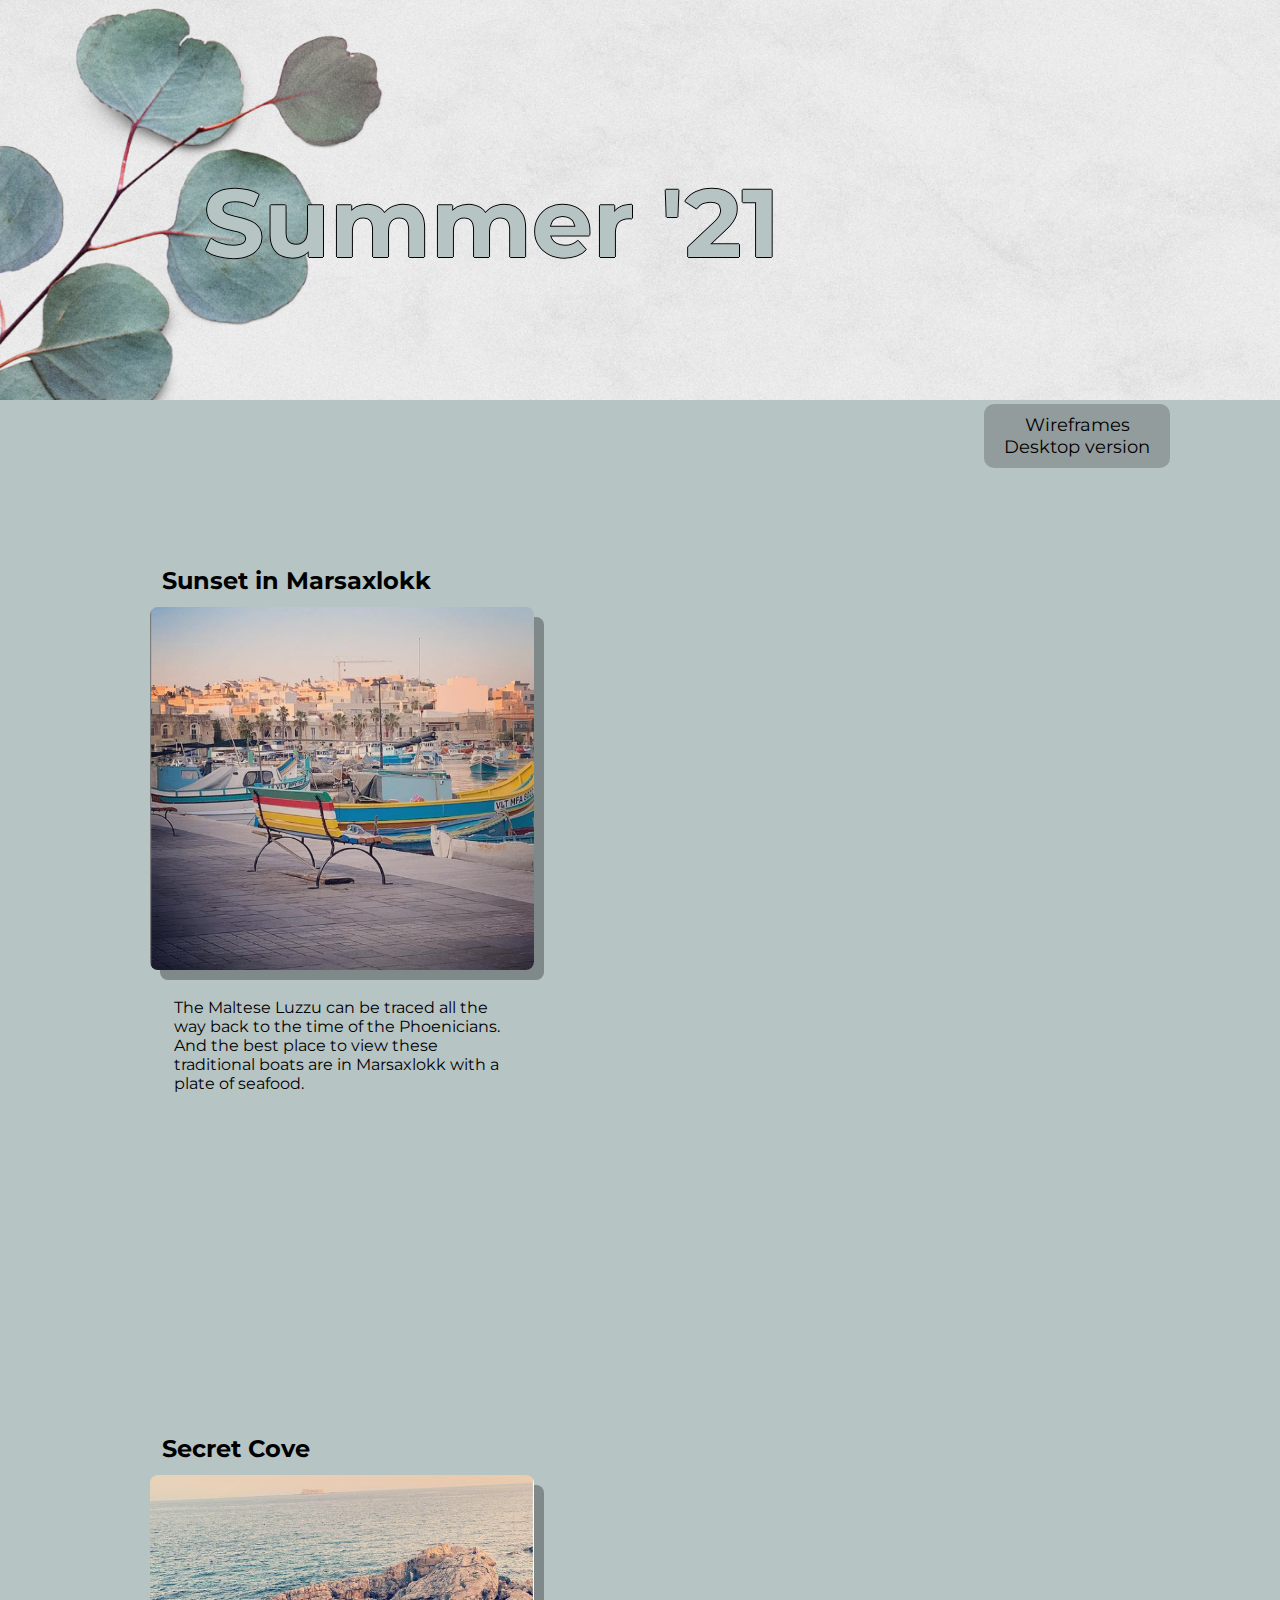
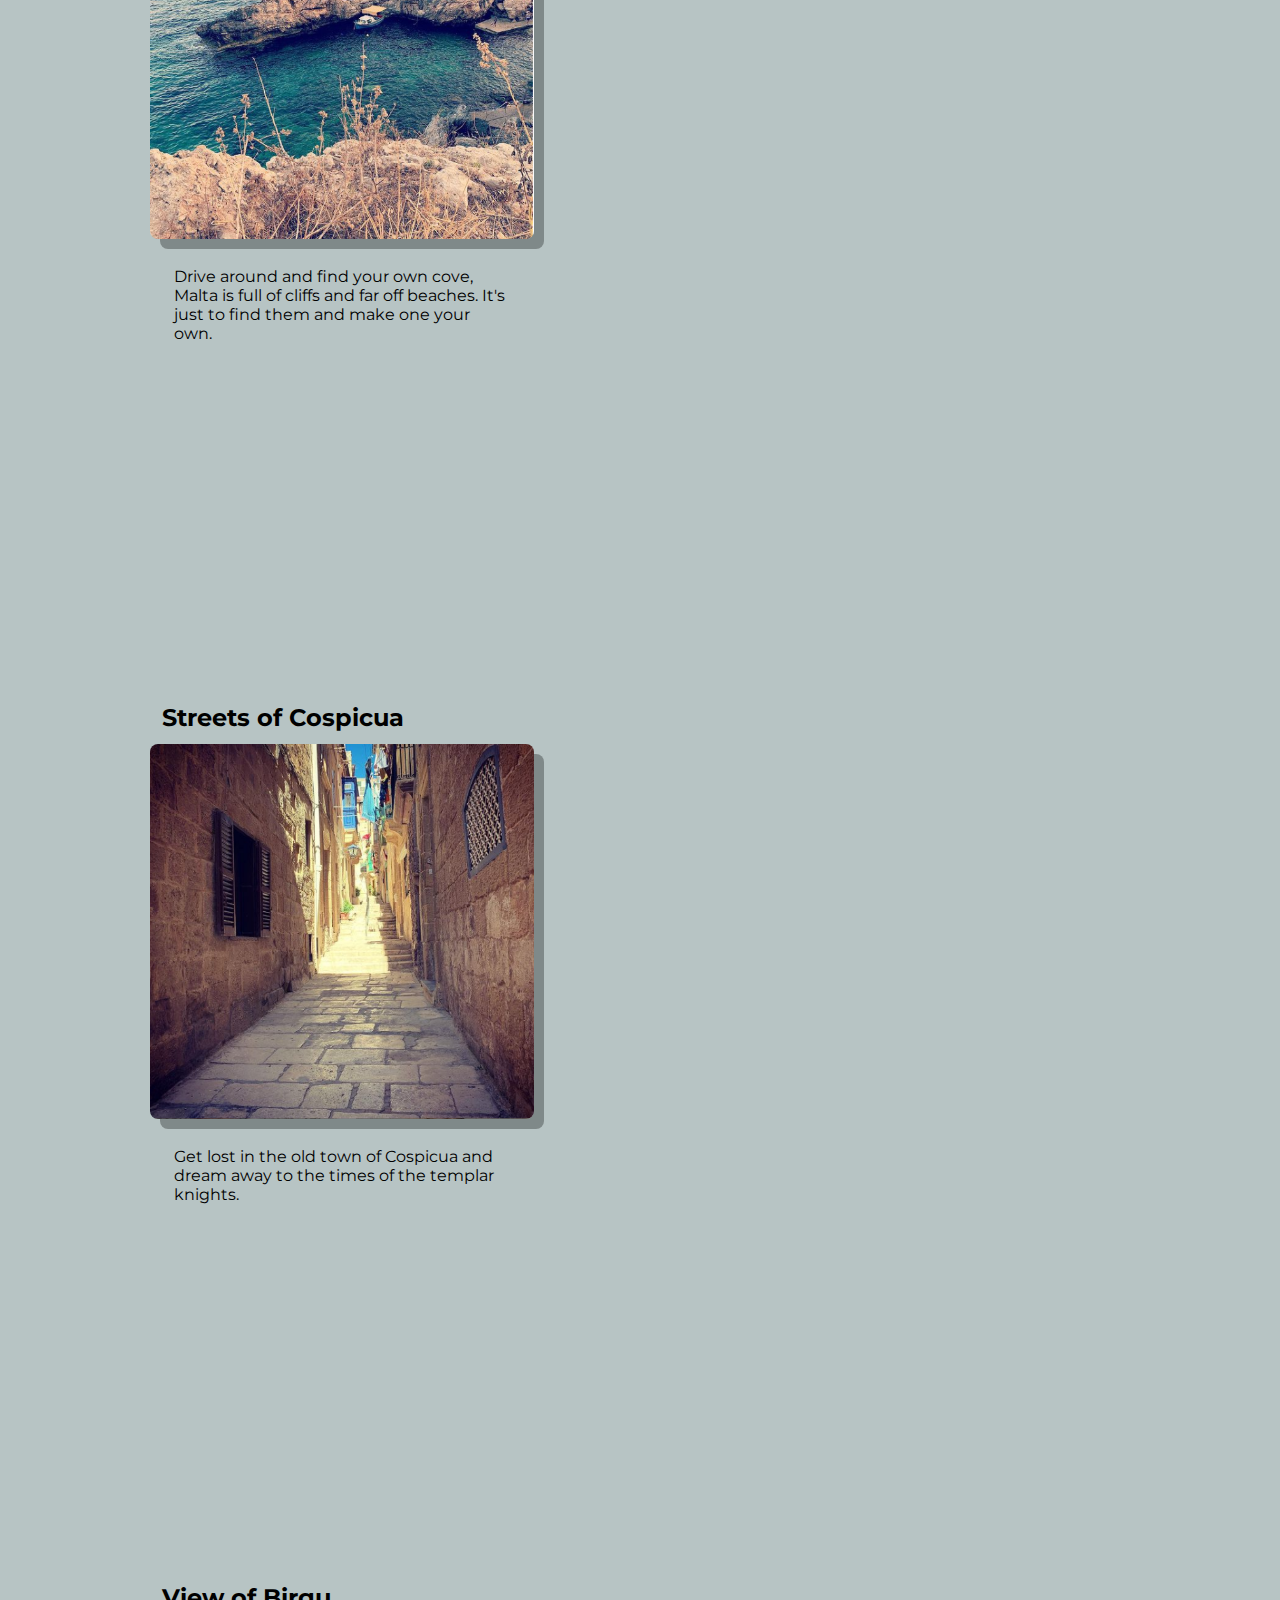
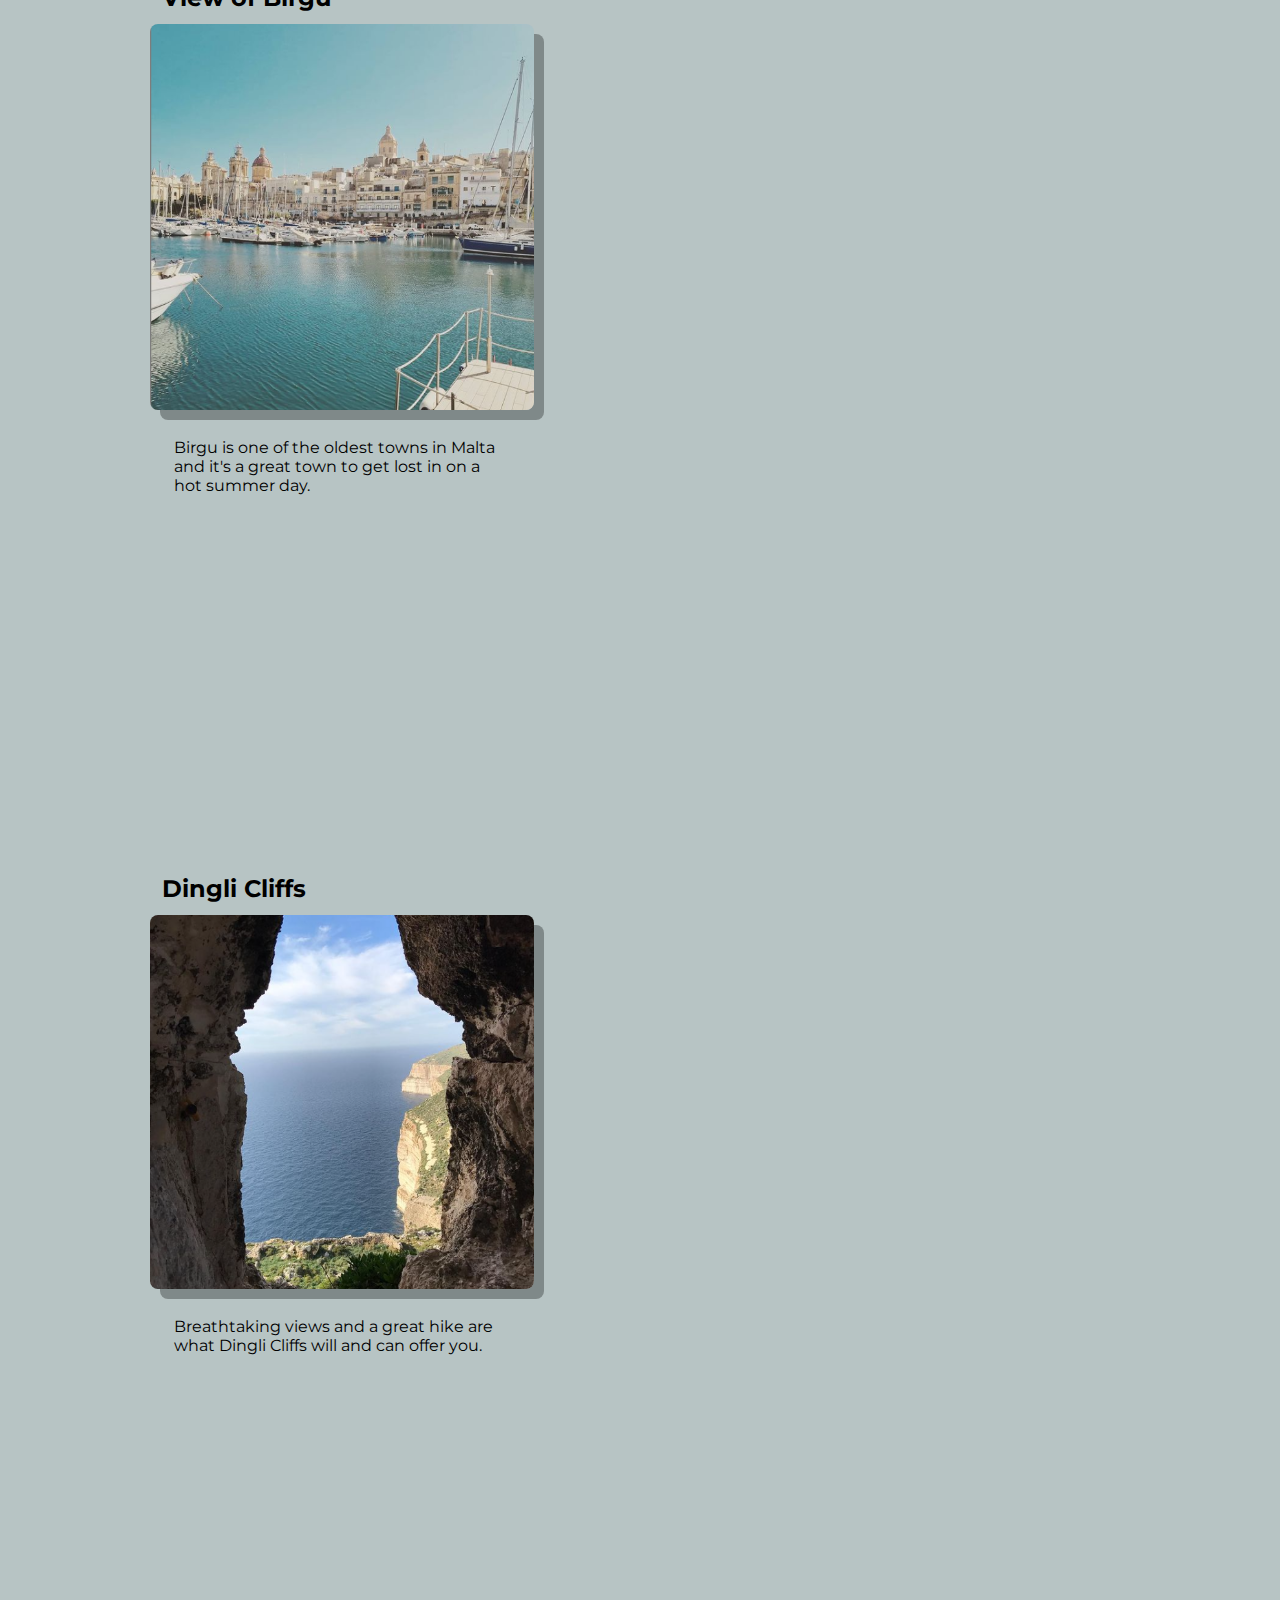
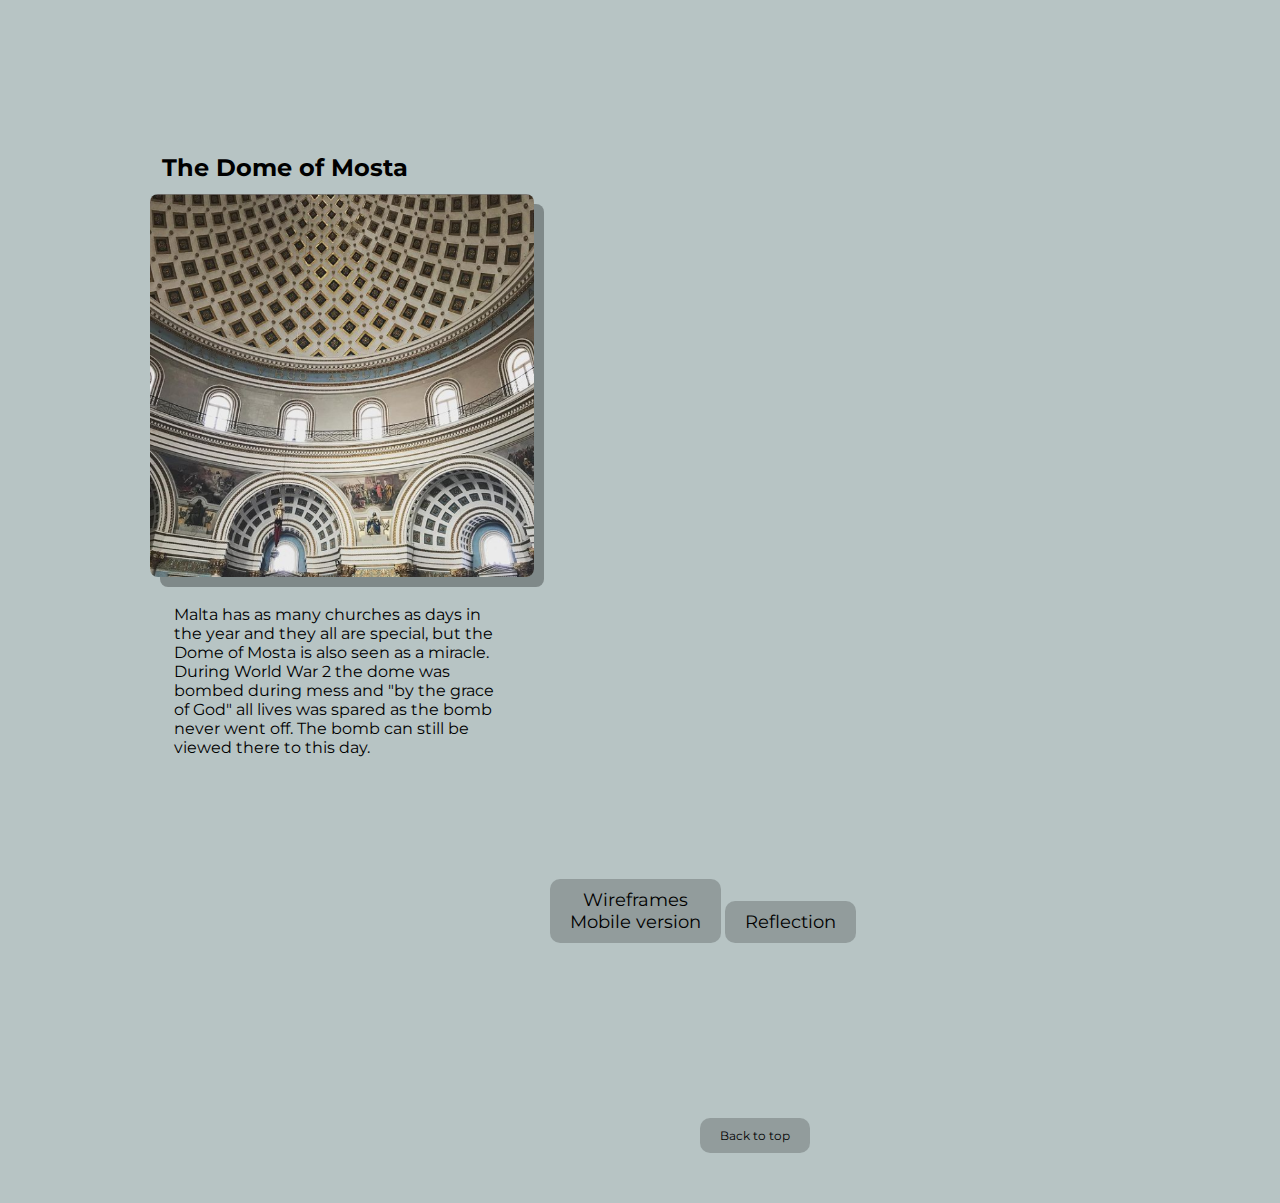
==== index.html @ 62277e34 "Update index.html" ====
<!DOCTYPE html>
<html lang="en">

<head>
    <meta charset="UTF-8">
    <meta name="viewport" content="width=device-width, initial-scale=1.0">
    <link href="https://fonts.googleapis.com/css2?family=Montserrat:wght@300&display=swap" rel="stylesheet">
    <link rel="stylesheet" href="style.css">
    <title>Sommer21</title>
</head>



<body>
    <div>
        <a name="top"></a>
    </div>

    <div class="header">
        <img src="./Pictures/eucalyptus-silver-dollar-white-marble-banner 1.png" alt="Eucalyptus">
        <div class="summer21">
            <h1>Summer '21</h1>
        </div>
    </div>

    
    <div class="container">
        <h2>Sunset in Marsaxlokk</h2>
        <picture>
            <source srcset="marsaxlokk.png" media="(max-width: 768px)">
            <img src="./Pictures/marsaxlokk.png" alt="marsaxlokk">
        </picture>
        <p>The Maltese Luzzu can be traced all the way back to the time of the Phoenicians. And the best place to view these traditional boats are in Marsaxlokk with a plate of seafood.</p>
    </div>
    <div class="container">
        <h2>Secret Cove</h2>
        <picture>
            <source srcset="Sea and cliffs.png" media="(max-width: 768px)">
            <img src="./Pictures/Sea and cliffs.png" alt="Sea-and-cliffs">
        </picture>
        <p>Drive around and find your own cove, Malta is full of cliffs and far off beaches. It's just to find them and make one your own.</p>
    </div>
    <div class="container">
        <h2>Streets of Cospicua</h2>
        <picture>
            <source srcset="Streets of Cospicua.png" media="(max-width: 768px)">
            <img src="./Pictures/Streets of Cospicua.png" alt="Streets-of-Cospicua">
        </picture>
        <p>Get lost in the old town of Cospicua and dream away to the times of the templar knights.</p>
    </div>
    <div class="container">
        <h2>View of Birgu</h2>
        <picture>
            <source srcset="View of Birgu.png" media="(max-width: 768px)">
            <img src="./Pictures/View of Birgu.png" alt="View-of-Birgu">
        </picture>
        <p>Birgu is one of the oldest towns in Malta and it's a great town to get lost in on a hot summer day.</p>
    </div>
    <div class="container">
        <h2>Dingli Cliffs</h2>
        <picture>
            <source srcset="Dingli cliffs.png" media="(max-width: 768px)">
            <img src="./Pictures/Dingli cliffs.png" alt="Dingli-cliffs">
        </picture>
        <p>Breathtaking views and a great hike are what Dingli Cliffs will and can offer you.</p>
    </div>
    <div class="container">
        <h2>The Dome of Mosta</h2>
        <picture>
            <source srcset="Mosta Dome.png" media="(max-width: 768px)">
            <img src="./Pictures/Mosta Dome.png" alt="Mosta-dome">
        </picture>
        <p>Malta has as many churches as days in the year and they all are special, but the Dome of Mosta is also seen as a miracle. During World War 2 the dome was bombed during mess and "by the grace of God" all lives was spared as the bomb never went off. The bomb can still be viewed there to this day.</p>
    </div>

    <div class="container-btns">
        <div class="buttons">
            <button class="button1">
                <a href="Wireframes/Desktop_version.png" target="_blank">Wireframes<br>Desktop version</a>
            </button>

            <button class="button2">
                <a href="Wireframes/Mobile_version.png" target="_blank">Wireframes<br>Mobile version</a>
            </button>

            <button class="button3">
                <a href="reflection.html" target="_blank">Reflection</a>
            </button>
    
    
        <div class="top">
            <button class="button4">
                <a href="#top">Back to top</a>
            </button>
        </div>
    </div>

    


</body>
</html>
---- style.css ----
body {
    background-color: #B7C4C4;
    font-family: "Montserrat", serif;
    margin: 0;
}


.header img {
   background: cover;
   width: 100%;
   height: 400px;
}

.summer21 {
    position: absolute;
    top: 100px;
    right: 500px;

}

.summer21 h1 {
    font-size: 96px;
    color: #B7C4C4;
    text-shadow: -1px 0 black, 0 1px black, 1px 0 black, 0 -1px black;
}

.container {
    display: block;
    justify-content: center;
    float: left;
    margin: 150px;
    width: 30%;  
}

.container h2 {
    font-size: 24px;
    margin: 12px;
}

.container img {
    width: 100%;
    box-shadow: 10px 10px rgba(0, 0, 0, 0.3);
    border-radius: 8px;
}

.container p {
    font-size: 16px;
    margin: 24px;
    height: 100px;
}

.container-btns button {
    font-family: "Montserrat", serif;
    background-color: white;
    background: rgba(0, 0, 0, 0.2);
    color: black;
    padding: 10px 20px;
    border: none;
    border-radius: 10px;
    cursor: pointer;
}

.container-btns button:hover {
    text-decoration: underline;
}

.button1 {
    margin-left: 300px;
    margin-bottom: 175px;
    font-size: 18px;
}

.button2 {
    margin-left: 550px;
    margin-bottom: 175px;
    font-size: 18px;
}

.button3 {
    font-size: 18px;
}


.button4 {
    margin-left: 700px;
    margin-bottom: 50px;
    font-size: 12px;
}

a {
    text-decoration: none;
    color: black;
}
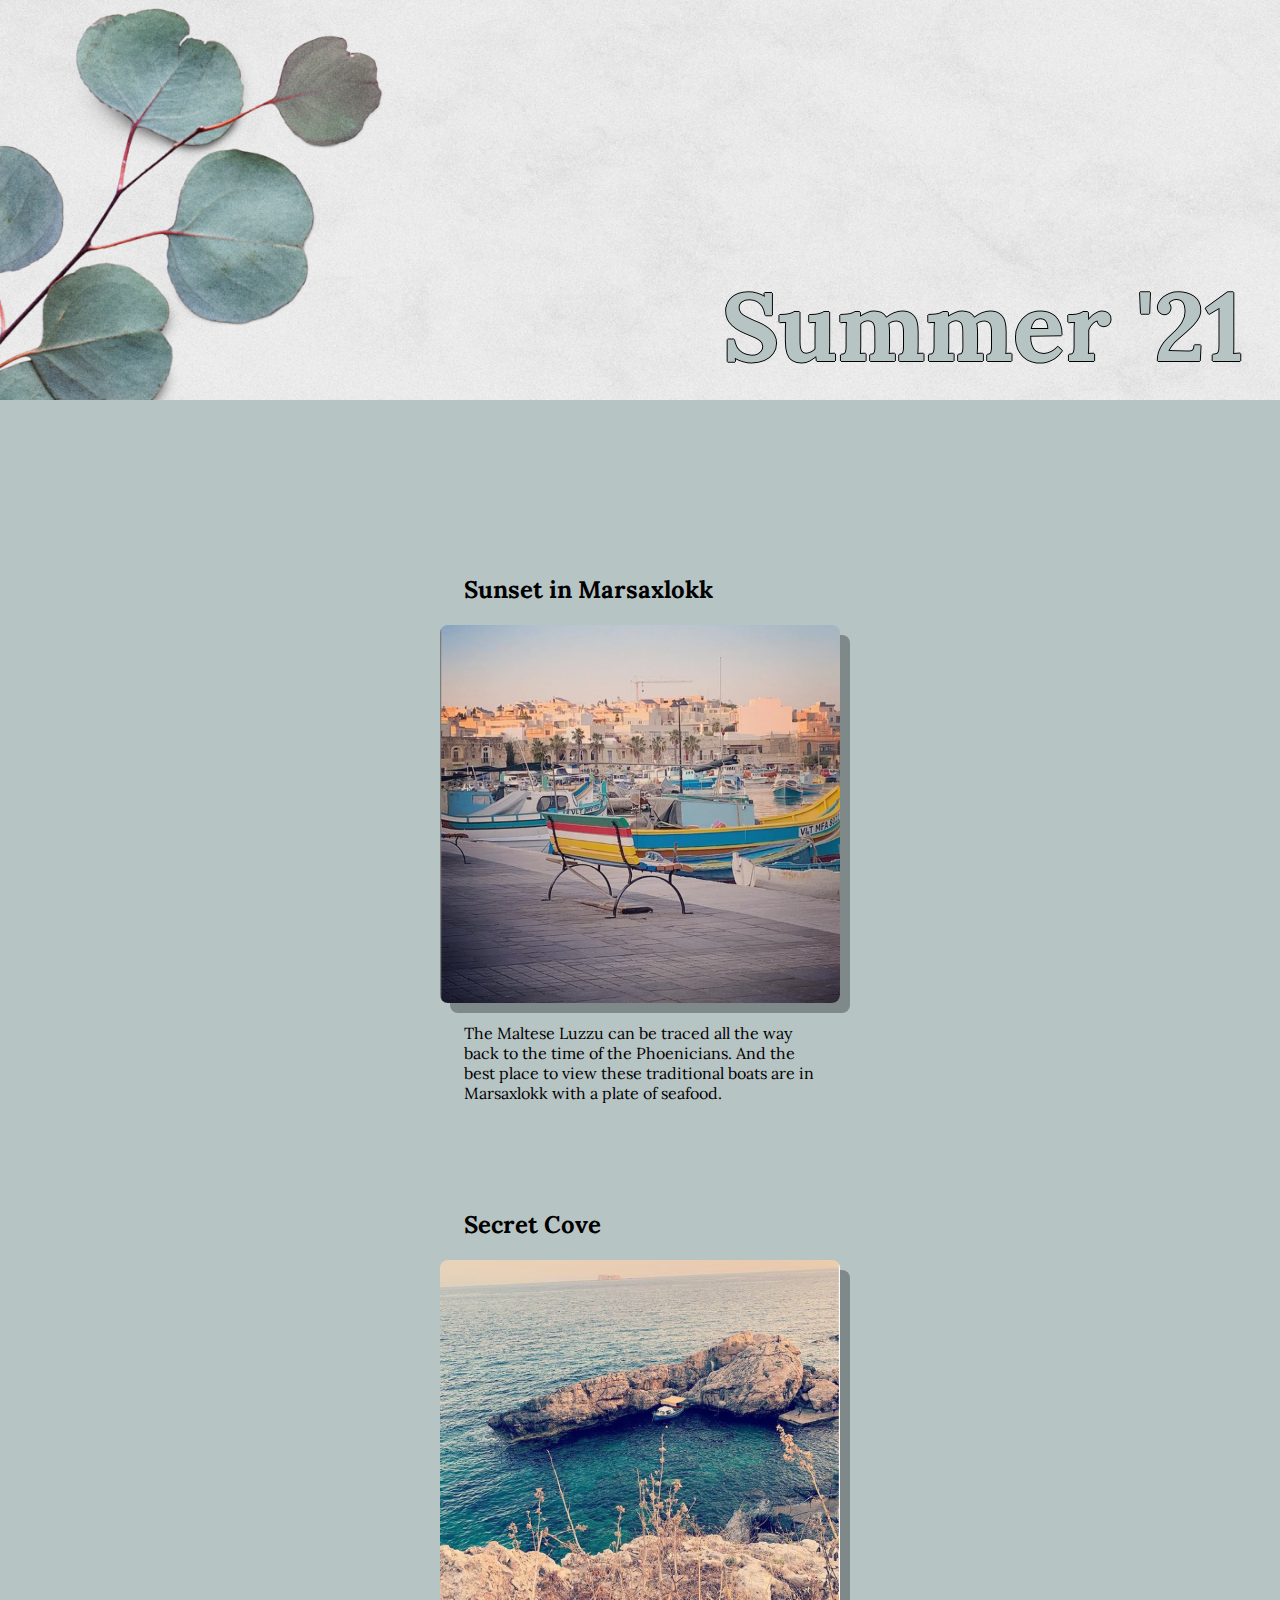
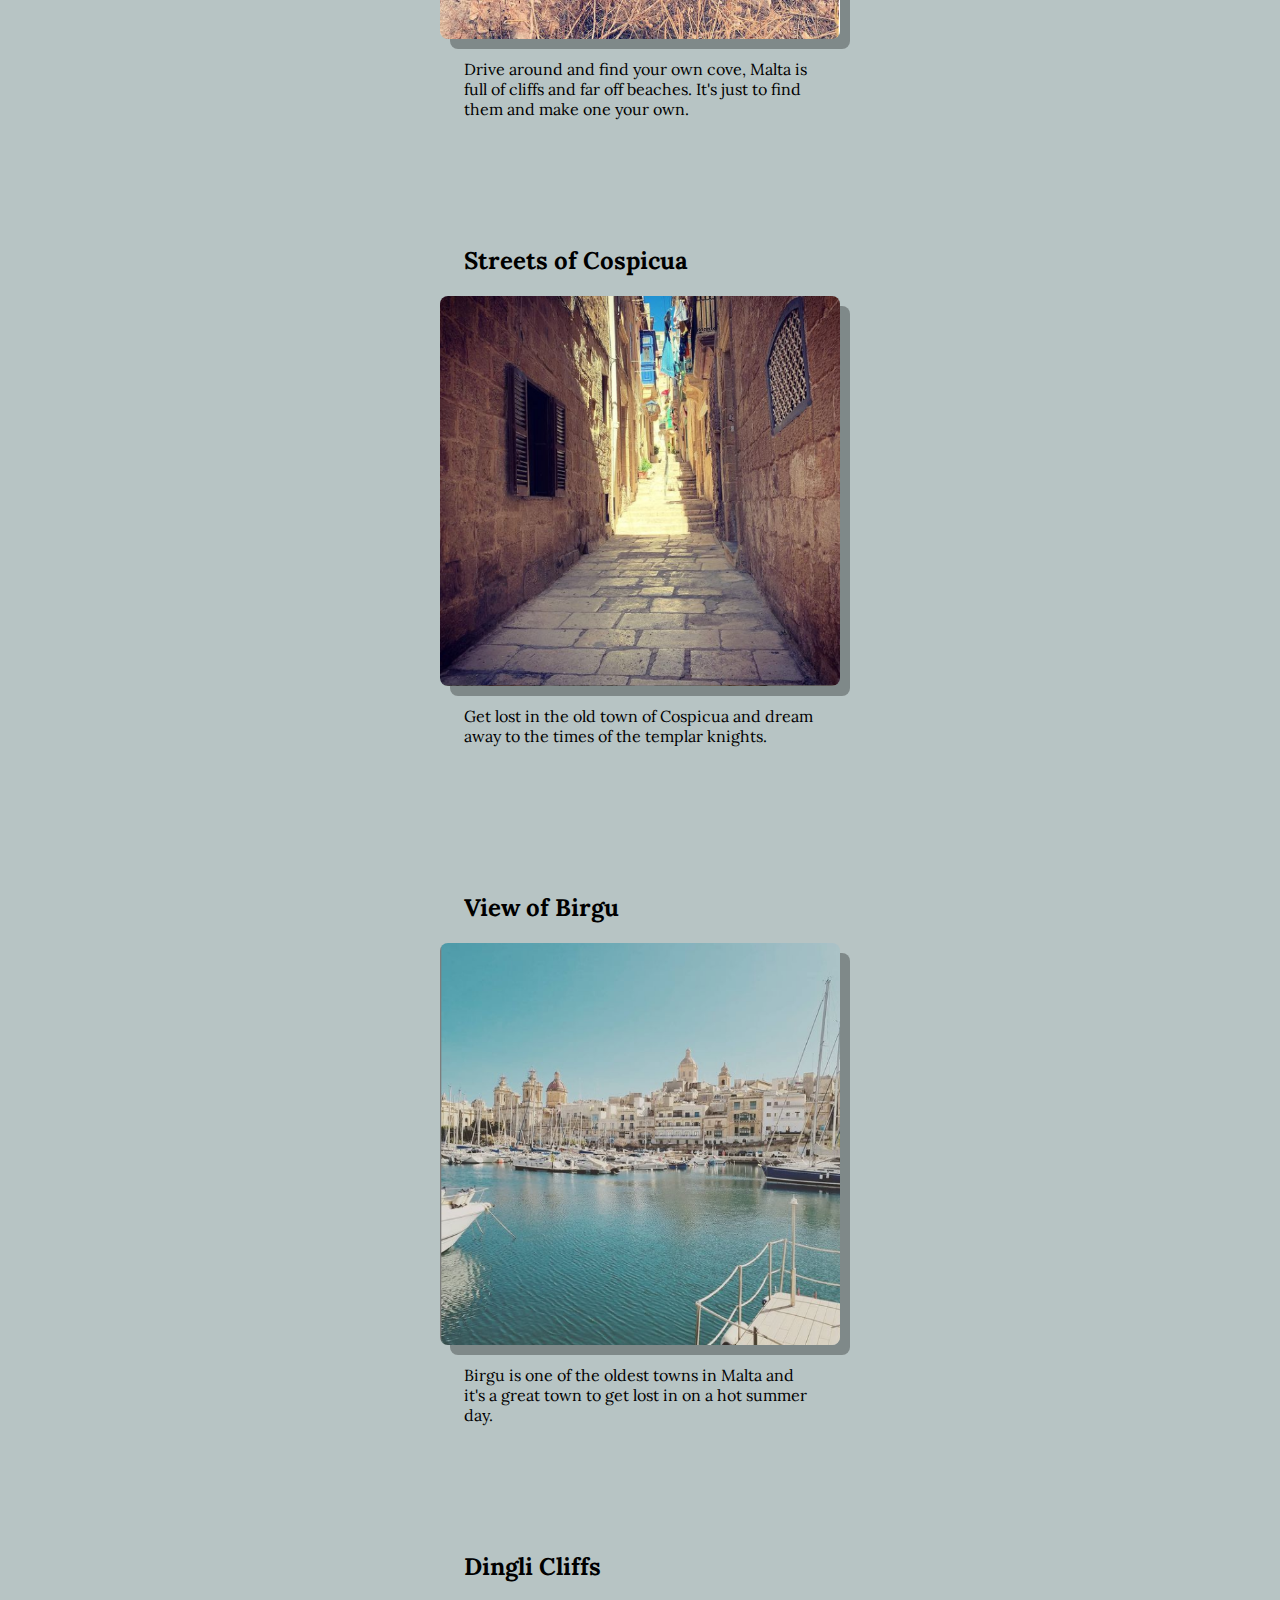
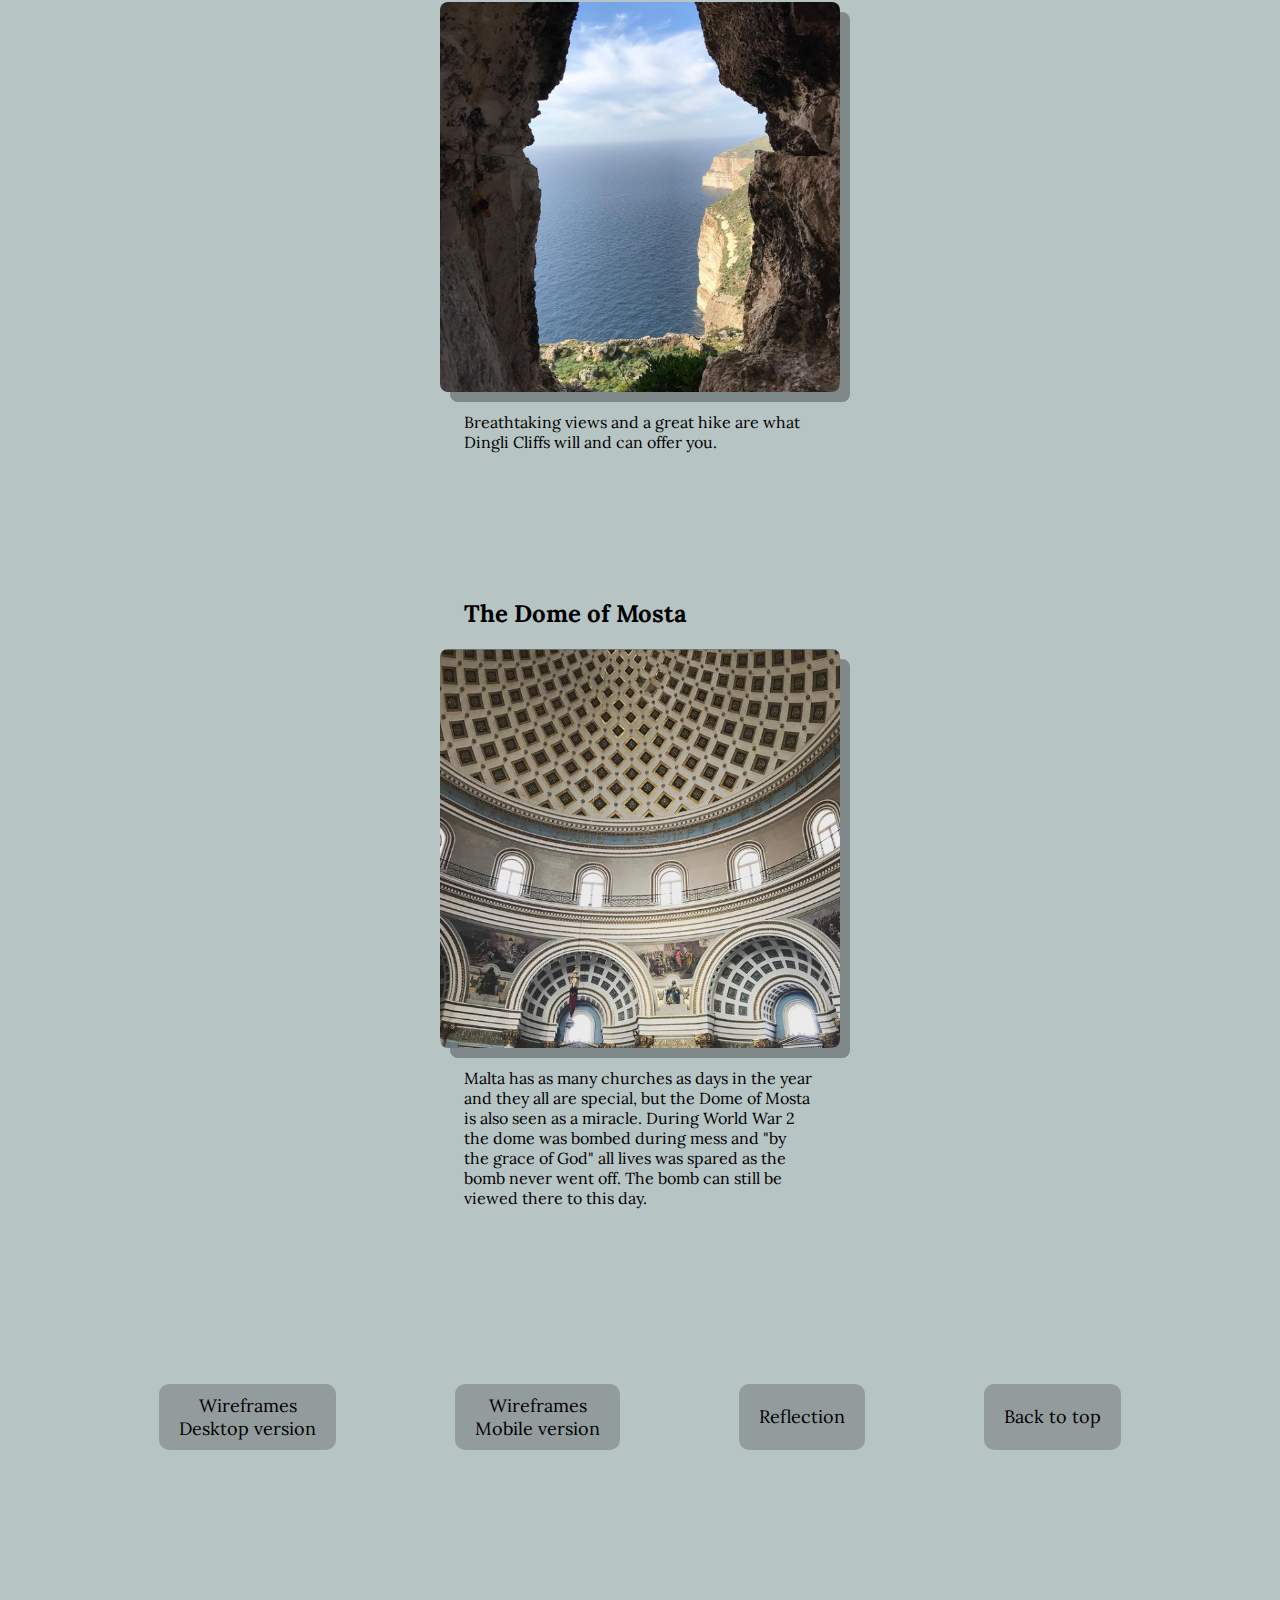
==== commit 5b9dbbeb: "Add files via upload" ====
--- a/index.html
+++ b/index.html
@@ -4,11 +4,10 @@
 <head>
     <meta charset="UTF-8">
     <meta name="viewport" content="width=device-width, initial-scale=1.0">
-    <link href="https://fonts.googleapis.com/css2?family=Montserrat:wght@300&display=swap" rel="stylesheet">
+    <link href="https://fonts.googleapis.com/css2?family=Lora&display=swap" rel="stylesheet">
     <link rel="stylesheet" href="style.css">
     <title>Sommer21</title>
 </head>
-
 
 
 <body>
@@ -24,79 +23,74 @@
     </div>
 
     
-    <div class="container">
-        <h2>Sunset in Marsaxlokk</h2>
-        <picture>
-            <source srcset="marsaxlokk.png" media="(max-width: 768px)">
-            <img src="./Pictures/marsaxlokk.png" alt="marsaxlokk">
-        </picture>
-        <p>The Maltese Luzzu can be traced all the way back to the time of the Phoenicians. And the best place to view these traditional boats are in Marsaxlokk with a plate of seafood.</p>
-    </div>
-    <div class="container">
-        <h2>Secret Cove</h2>
-        <picture>
-            <source srcset="Sea and cliffs.png" media="(max-width: 768px)">
-            <img src="./Pictures/Sea and cliffs.png" alt="Sea-and-cliffs">
-        </picture>
-        <p>Drive around and find your own cove, Malta is full of cliffs and far off beaches. It's just to find them and make one your own.</p>
-    </div>
-    <div class="container">
-        <h2>Streets of Cospicua</h2>
-        <picture>
-            <source srcset="Streets of Cospicua.png" media="(max-width: 768px)">
-            <img src="./Pictures/Streets of Cospicua.png" alt="Streets-of-Cospicua">
-        </picture>
-        <p>Get lost in the old town of Cospicua and dream away to the times of the templar knights.</p>
-    </div>
-    <div class="container">
-        <h2>View of Birgu</h2>
-        <picture>
-            <source srcset="View of Birgu.png" media="(max-width: 768px)">
-            <img src="./Pictures/View of Birgu.png" alt="View-of-Birgu">
-        </picture>
-        <p>Birgu is one of the oldest towns in Malta and it's a great town to get lost in on a hot summer day.</p>
-    </div>
-    <div class="container">
-        <h2>Dingli Cliffs</h2>
-        <picture>
-            <source srcset="Dingli cliffs.png" media="(max-width: 768px)">
-            <img src="./Pictures/Dingli cliffs.png" alt="Dingli-cliffs">
-        </picture>
-        <p>Breathtaking views and a great hike are what Dingli Cliffs will and can offer you.</p>
-    </div>
-    <div class="container">
-        <h2>The Dome of Mosta</h2>
-        <picture>
-            <source srcset="Mosta Dome.png" media="(max-width: 768px)">
-            <img src="./Pictures/Mosta Dome.png" alt="Mosta-dome">
-        </picture>
-        <p>Malta has as many churches as days in the year and they all are special, but the Dome of Mosta is also seen as a miracle. During World War 2 the dome was bombed during mess and "by the grace of God" all lives was spared as the bomb never went off. The bomb can still be viewed there to this day.</p>
+    <div class="flex-container">
+        <div class="container">
+            <h2>Sunset in Marsaxlokk</h2>
+            <picture>
+                <source srcset="marsaxlokk.png" media="(max-width: 768px)">
+                <img src="./Pictures/marsaxlokk.png" alt="marsaxlokk">
+            </picture>
+            <p>The Maltese Luzzu can be traced all the way back to the time of the Phoenicians. And the best place to view these traditional boats are in Marsaxlokk with a plate of seafood.</p>
+        </div>
+        <div class="container">
+            <h2>Secret Cove</h2>
+            <picture>
+                <source srcset="Sea and cliffs.png" media="(max-width: 768px)">
+                <img src="./Pictures/Sea and cliffs.png" alt="Sea-and-cliffs">
+            </picture>
+            <p>Drive around and find your own cove, Malta is full of cliffs and far off beaches. It's just to find them and make one your own.</p>
+        </div>
+        <div class="container">
+            <h2>Streets of Cospicua</h2>
+            <picture>
+                <source srcset="Streets of Cospicua.png" media="(max-width: 768px)">
+                <img src="./Pictures/Streets of Cospicua.png" alt="Streets-of-Cospicua">
+            </picture>
+            <p>Get lost in the old town of Cospicua and dream away to the times of the templar knights.</p>
+        </div>
+        <div class="container">
+            <h2>View of Birgu</h2>
+            <picture>
+                <source srcset="View of Birgu.png" media="(max-width: 768px)">
+                <img src="./Pictures/View of Birgu.png" alt="View-of-Birgu">
+            </picture>
+            <p>Birgu is one of the oldest towns in Malta and it's a great town to get lost in on a hot summer day.</p>
+        </div>
+        <div class="container">
+            <h2>Dingli Cliffs</h2>
+            <picture>
+                <source srcset="Dingli cliffs.png" media="(max-width: 768px)">
+                <img src="./Pictures/Dingli cliffs.png" alt="Dingli-cliffs">
+            </picture>
+            <p>Breathtaking views and a great hike are what Dingli Cliffs will and can offer you.</p>
+        </div>
+        <div class="container">
+            <h2>The Dome of Mosta</h2>
+            <picture>
+                <source srcset="Mosta Dome.png" media="(max-width: 768px)">
+                <img src="./Pictures/Mosta Dome.png" alt="Mosta-dome">
+            </picture>
+            <p>Malta has as many churches as days in the year and they all are special, but the Dome of Mosta is also seen as a miracle. During World War 2 the dome was bombed during mess and "by the grace of God" all lives was spared as the bomb never went off. The bomb can still be viewed there to this day.</p>
+        </div>
     </div>
 
     <div class="container-btns">
-        <div class="buttons">
-            <button class="button1">
+            <button class="button">
                 <a href="Wireframes/Desktop_version.png" target="_blank">Wireframes<br>Desktop version</a>
             </button>
 
-            <button class="button2">
+            <button class="button">
                 <a href="Wireframes/Mobile_version.png" target="_blank">Wireframes<br>Mobile version</a>
             </button>
 
-            <button class="button3">
+            <button class="button">
                 <a href="reflection.html" target="_blank">Reflection</a>
             </button>
     
-    
-        <div class="top">
-            <button class="button4">
+            <button class="button">
                 <a href="#top">Back to top</a>
             </button>
-        </div>
     </div>
 
-    
-
-
 </body>
-</html>
+</html>--- a/style.css
+++ b/style.css
@@ -1,6 +1,6 @@
 body {
     background-color: #B7C4C4;
-    font-family: "Montserrat", serif;
+    font-family: "Lora", serif;
     margin: 0;
 }
 
@@ -13,8 +13,8 @@
 
 .summer21 {
     position: absolute;
-    top: 100px;
-    right: 500px;
+    top: 200px;
+    right: 36px;
 
 }
 
@@ -24,33 +24,48 @@
     text-shadow: -1px 0 black, 0 1px black, 1px 0 black, 0 -1px black;
 }
 
-.container {
-    display: block;
-    justify-content: center;
-    float: left;
-    margin: 150px;
-    width: 30%;  
+.flex-container {
+    display: flex;
+    flex-wrap: wrap;
+    justify-content: space-around;
+    margin: 150px 100px 150px 100px;
 }
+
 
 .container h2 {
     font-size: 24px;
-    margin: 12px;
+    margin-left: 124px;
+    margin-right: 124px;
 }
 
 .container img {
-    width: 100%;
+    width: 400px;
+    margin-left: 100px;
+    margin-right: 100px;
     box-shadow: 10px 10px rgba(0, 0, 0, 0.3);
     border-radius: 8px;
+    
 }
 
 .container p {
     font-size: 16px;
-    margin: 24px;
-    height: 100px;
+    margin-left: 124px;
+    margin-right: 124px;
+    height: 150px;
+    width: 350px;
 }
 
+.container-btns {
+    display: flex;
+    flex-wrap: wrap;
+    justify-content: space-around;
+    margin: 150px 100px 150px 100px;
+}
+
+
 .container-btns button {
-    font-family: "Montserrat", serif;
+    font-family: "Lora", serif;
+    font-size: 18px;
     background-color: white;
     background: rgba(0, 0, 0, 0.2);
     color: black;
@@ -58,34 +73,13 @@
     border: none;
     border-radius: 10px;
     cursor: pointer;
+    
 }
 
 .container-btns button:hover {
     text-decoration: underline;
 }
 
-.button1 {
-    margin-left: 300px;
-    margin-bottom: 175px;
-    font-size: 18px;
-}
-
-.button2 {
-    margin-left: 550px;
-    margin-bottom: 175px;
-    font-size: 18px;
-}
-
-.button3 {
-    font-size: 18px;
-}
-
-
-.button4 {
-    margin-left: 700px;
-    margin-bottom: 50px;
-    font-size: 12px;
-}
 
 a {
     text-decoration: none;
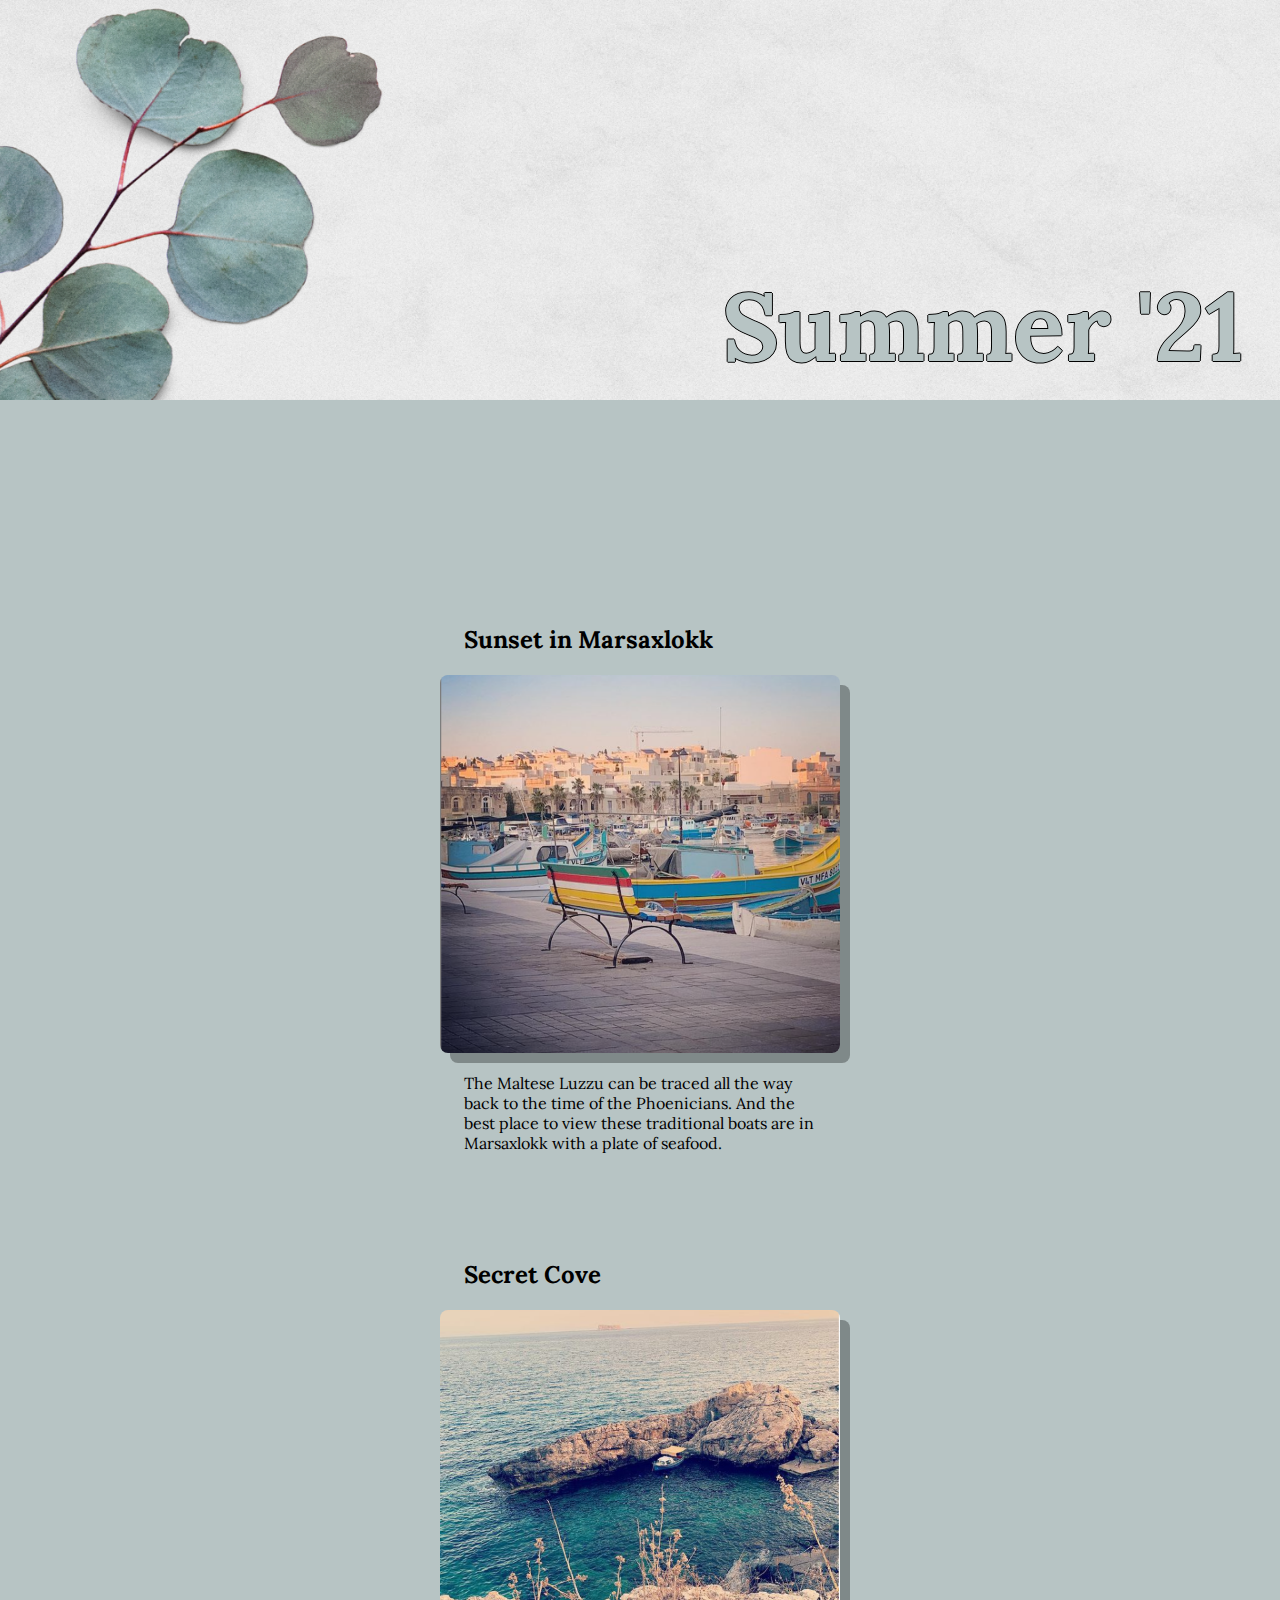
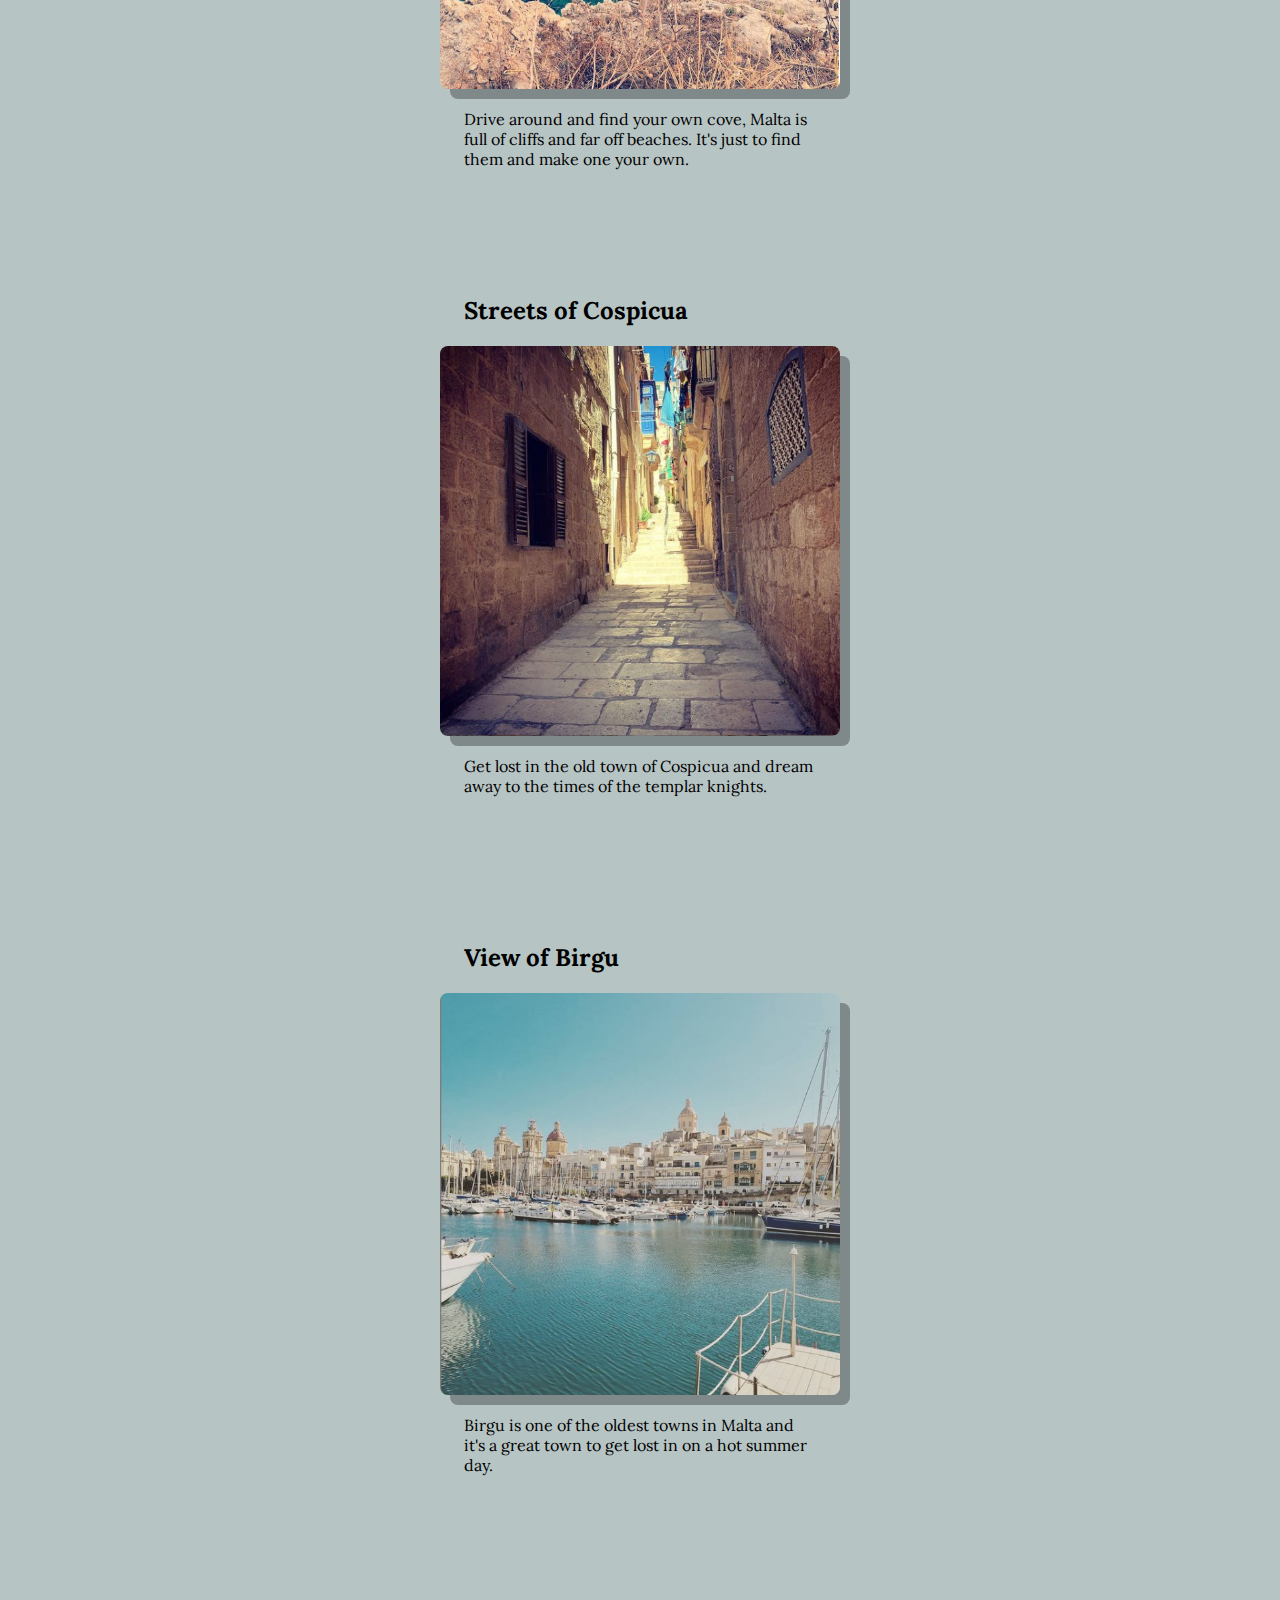
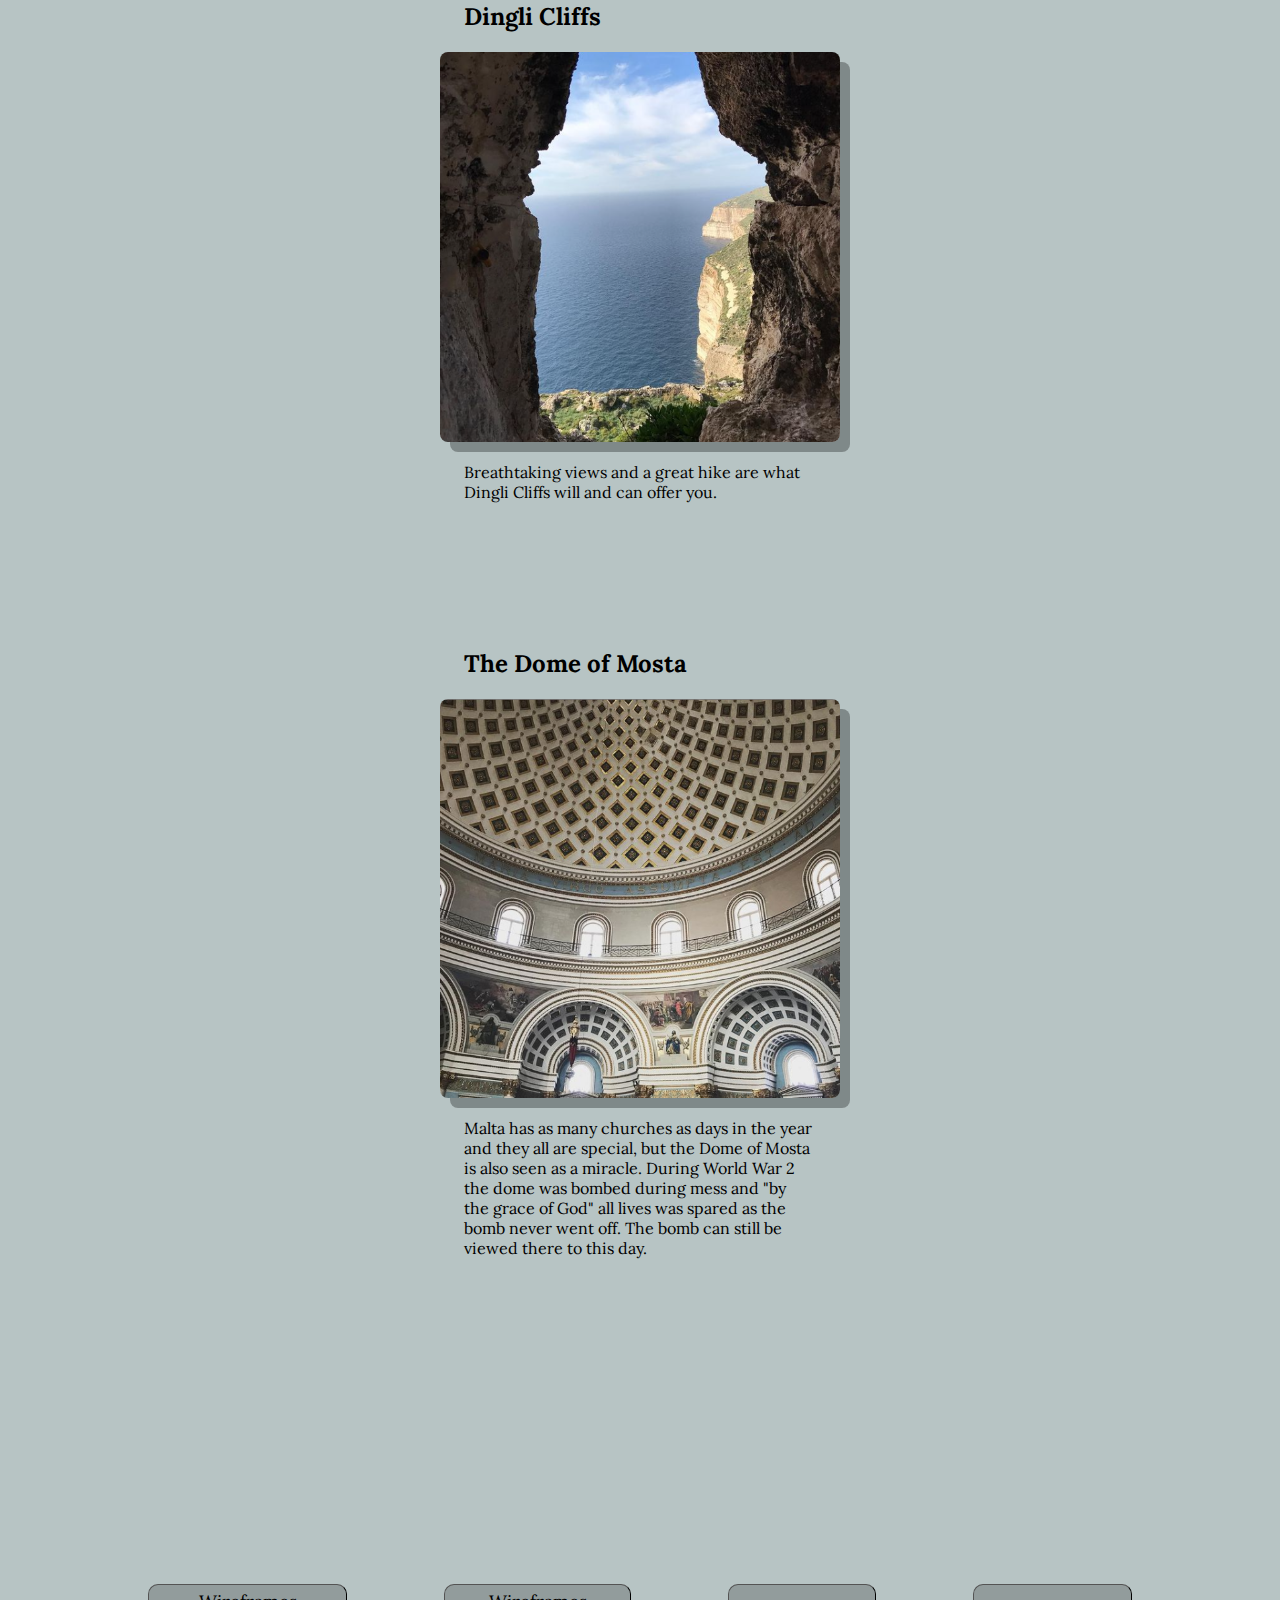
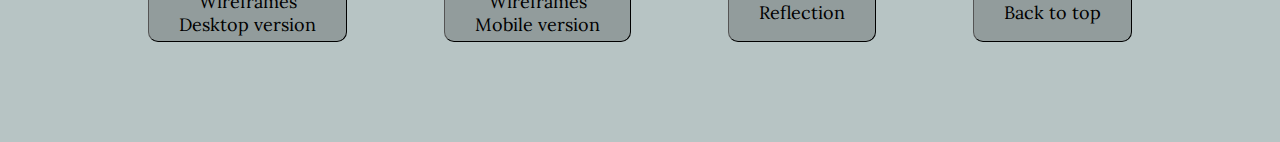
==== commit bbfd3912: "Add files via upload" ====
--- a/index.html
+++ b/index.html
@@ -3,7 +3,9 @@
 
 <head>
     <meta charset="UTF-8">
+    <meta http-equiv="X-UA-Compatible" content="IE=edge">
     <meta name="viewport" content="width=device-width, initial-scale=1.0">
+    
     <link href="https://fonts.googleapis.com/css2?family=Lora&display=swap" rel="stylesheet">
     <link rel="stylesheet" href="style.css">
     <title>Sommer21</title>
--- a/style.css
+++ b/style.css
@@ -28,7 +28,7 @@
     display: flex;
     flex-wrap: wrap;
     justify-content: space-around;
-    margin: 150px 100px 150px 100px;
+    margin: 200px 100px 200px 100px;
 }
 
 
@@ -59,7 +59,7 @@
     display: flex;
     flex-wrap: wrap;
     justify-content: space-around;
-    margin: 150px 100px 150px 100px;
+    margin: 300px 100px 100px 100px;
 }
 
 
@@ -69,11 +69,11 @@
     background-color: white;
     background: rgba(0, 0, 0, 0.2);
     color: black;
-    padding: 10px 20px;
-    border: none;
+    padding: 5px 30px;
+    border-color: black;
+    border-width: 0.1px;
     border-radius: 10px;
-    cursor: pointer;
-    
+    cursor: pointer;   
 }
 
 .container-btns button:hover {
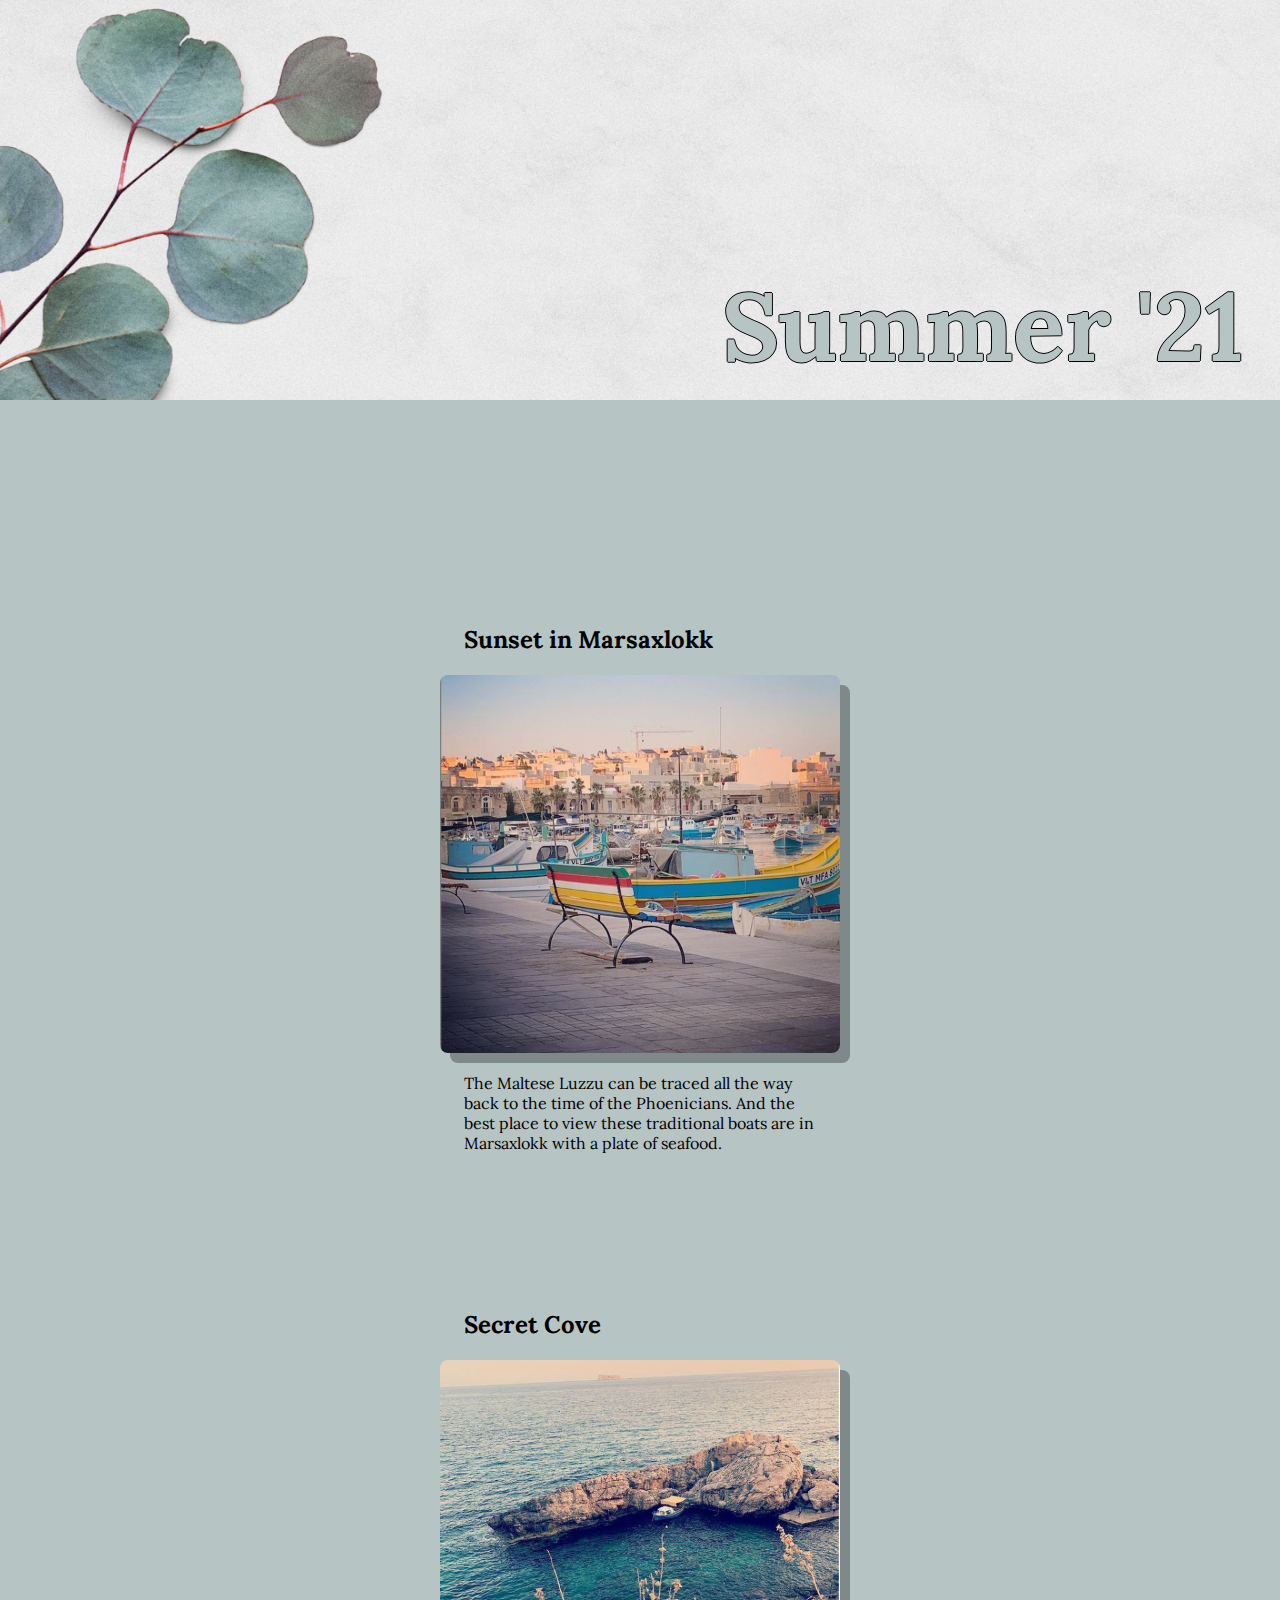
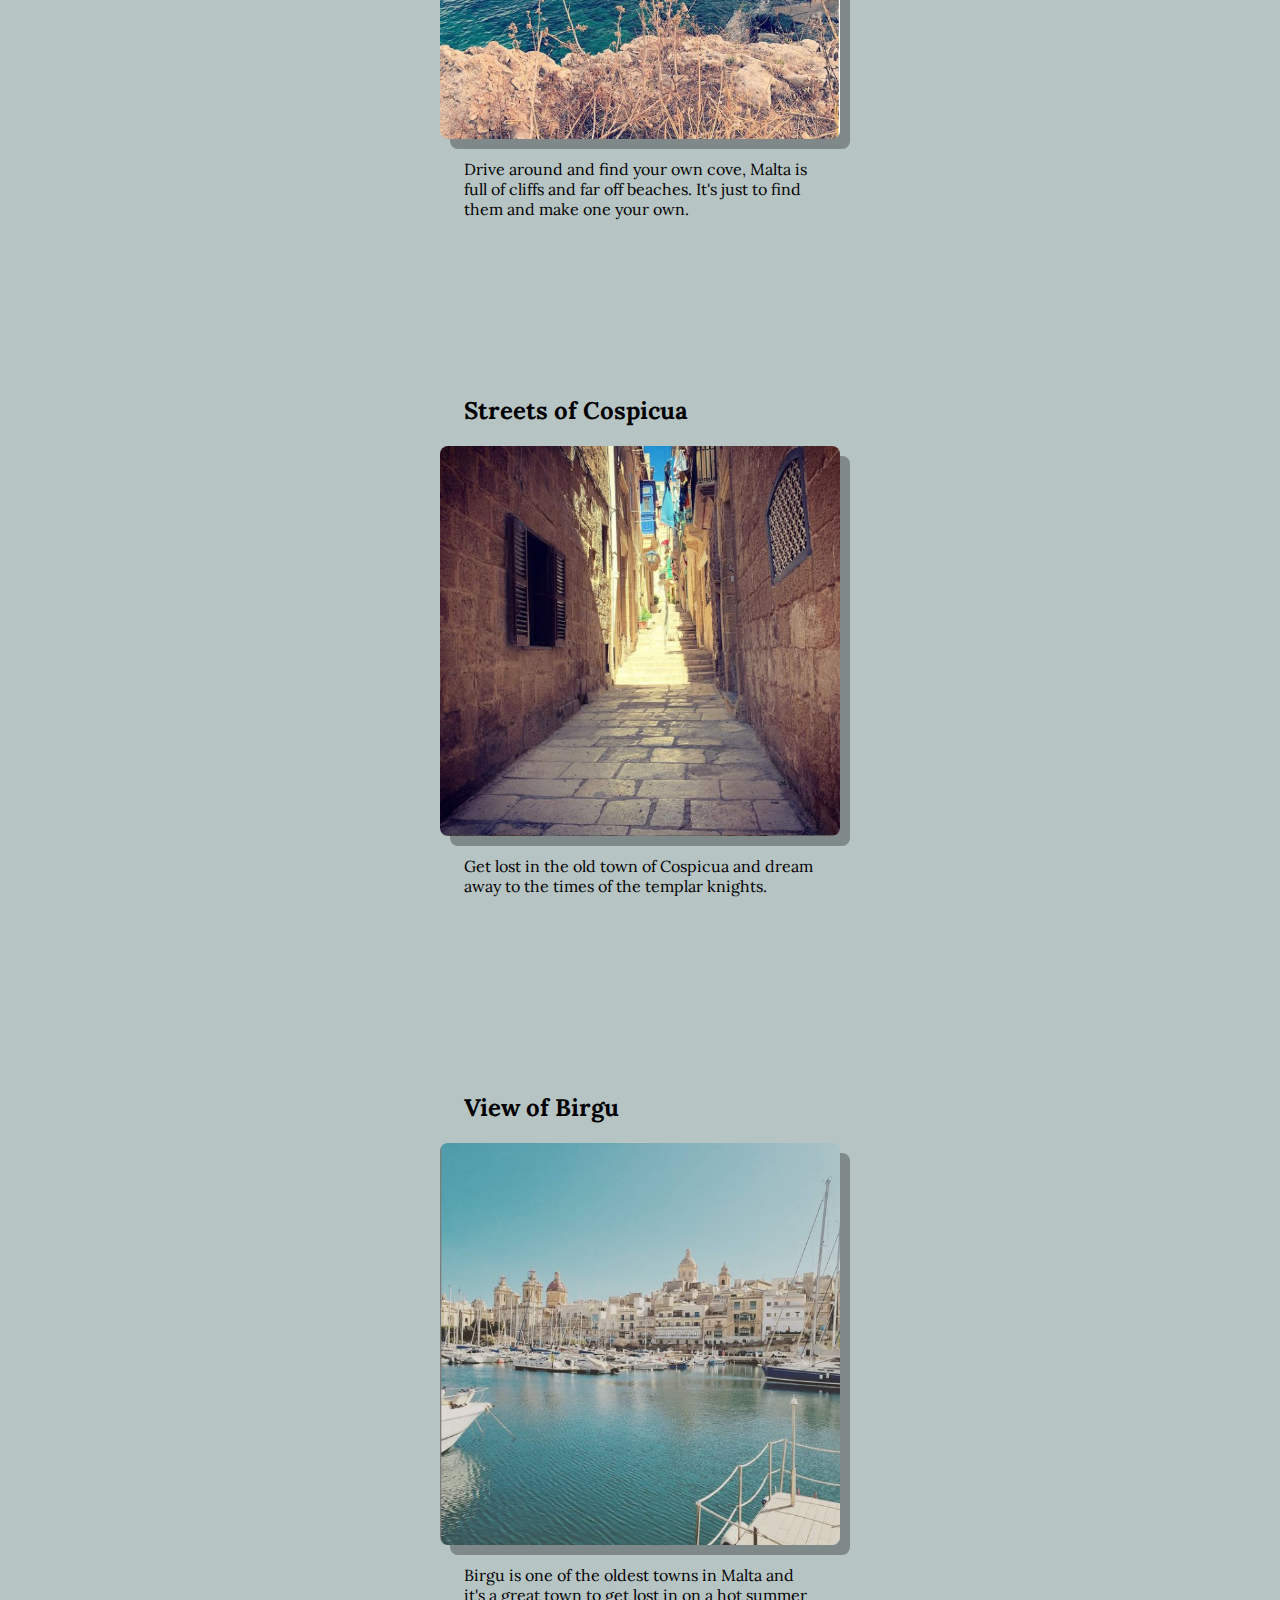
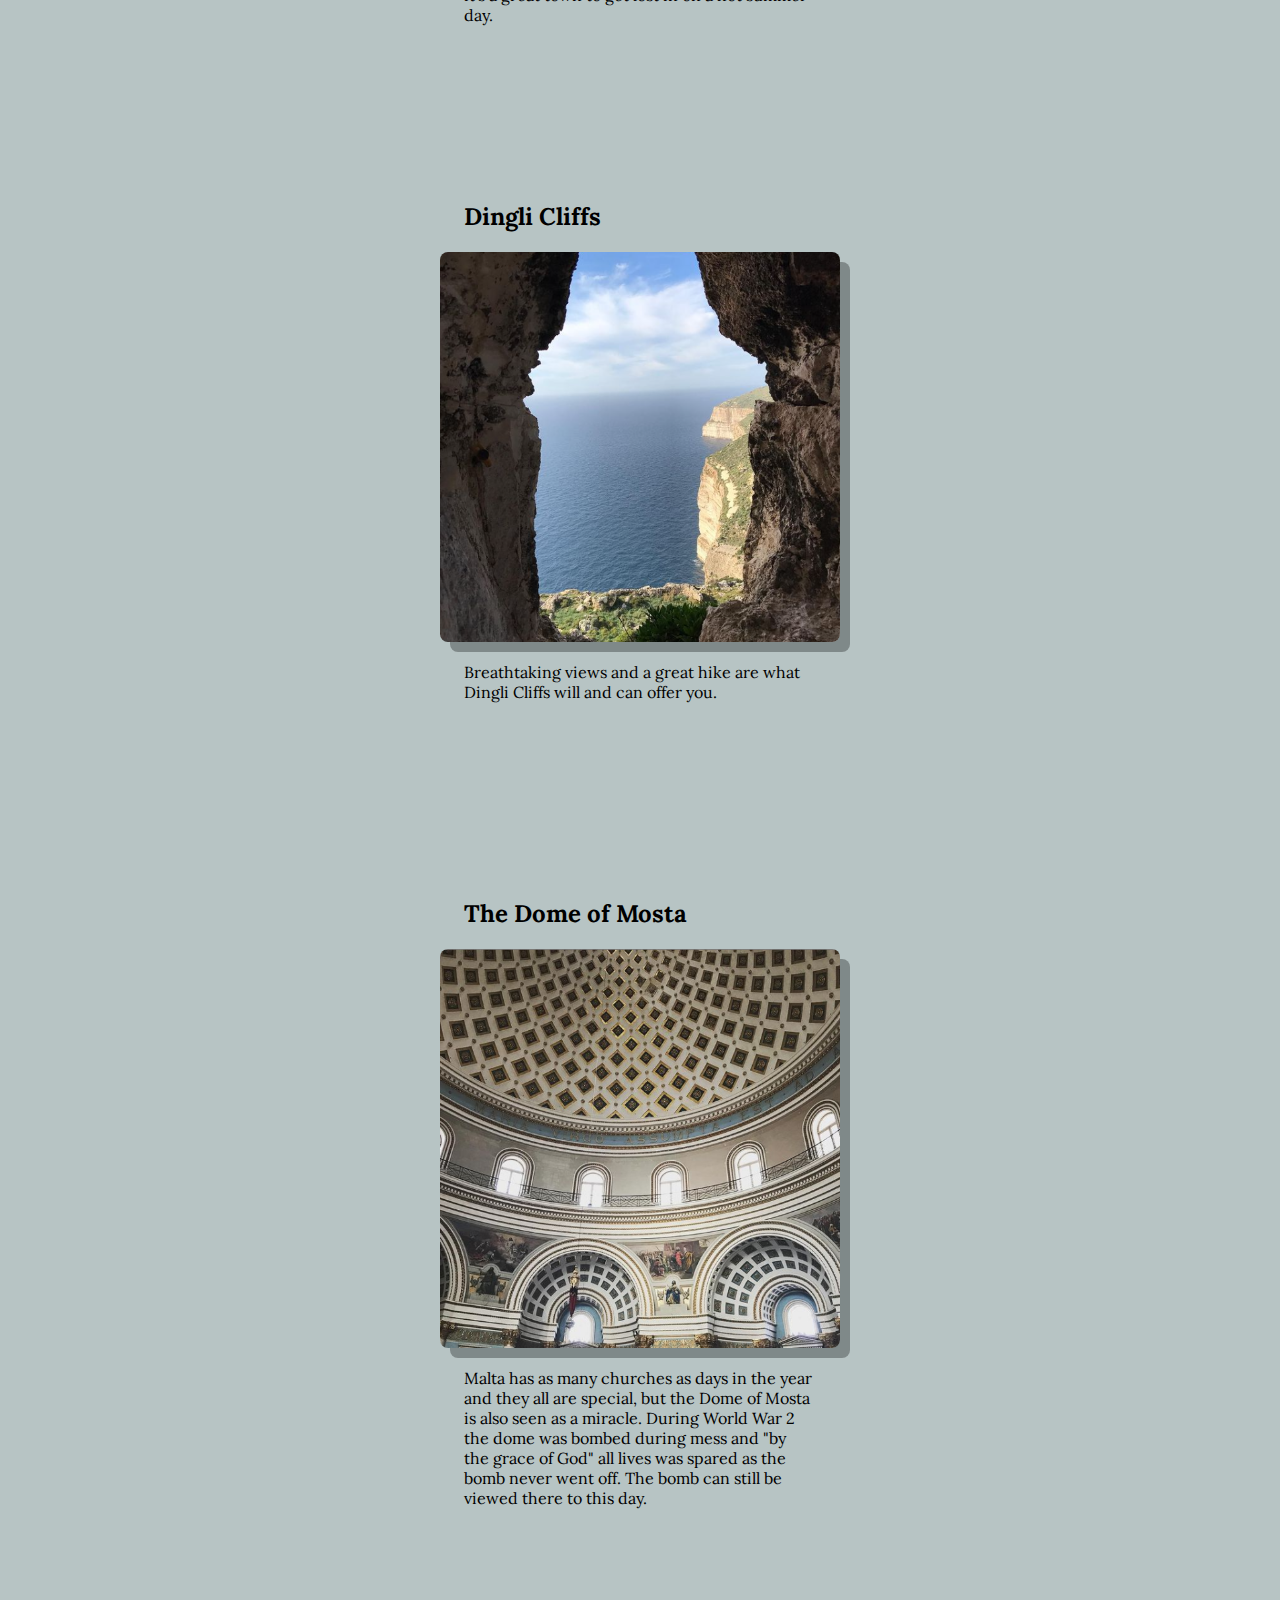
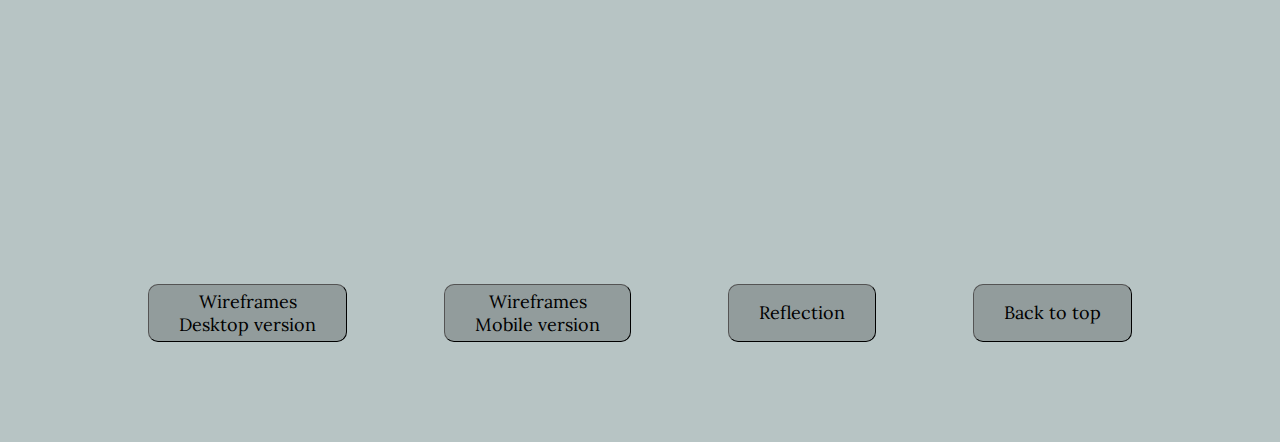
==== commit a98943a6: "Add files via upload" ====
--- a/index.html
+++ b/index.html
@@ -29,7 +29,6 @@
         <div class="container">
             <h2>Sunset in Marsaxlokk</h2>
             <picture>
-                <source srcset="marsaxlokk.png" media="(max-width: 768px)">
                 <img src="./Pictures/marsaxlokk.png" alt="marsaxlokk">
             </picture>
             <p>The Maltese Luzzu can be traced all the way back to the time of the Phoenicians. And the best place to view these traditional boats are in Marsaxlokk with a plate of seafood.</p>
@@ -37,7 +36,6 @@
         <div class="container">
             <h2>Secret Cove</h2>
             <picture>
-                <source srcset="Sea and cliffs.png" media="(max-width: 768px)">
                 <img src="./Pictures/Sea and cliffs.png" alt="Sea-and-cliffs">
             </picture>
             <p>Drive around and find your own cove, Malta is full of cliffs and far off beaches. It's just to find them and make one your own.</p>
@@ -45,7 +43,6 @@
         <div class="container">
             <h2>Streets of Cospicua</h2>
             <picture>
-                <source srcset="Streets of Cospicua.png" media="(max-width: 768px)">
                 <img src="./Pictures/Streets of Cospicua.png" alt="Streets-of-Cospicua">
             </picture>
             <p>Get lost in the old town of Cospicua and dream away to the times of the templar knights.</p>
@@ -53,7 +50,6 @@
         <div class="container">
             <h2>View of Birgu</h2>
             <picture>
-                <source srcset="View of Birgu.png" media="(max-width: 768px)">
                 <img src="./Pictures/View of Birgu.png" alt="View-of-Birgu">
             </picture>
             <p>Birgu is one of the oldest towns in Malta and it's a great town to get lost in on a hot summer day.</p>
@@ -61,7 +57,6 @@
         <div class="container">
             <h2>Dingli Cliffs</h2>
             <picture>
-                <source srcset="Dingli cliffs.png" media="(max-width: 768px)">
                 <img src="./Pictures/Dingli cliffs.png" alt="Dingli-cliffs">
             </picture>
             <p>Breathtaking views and a great hike are what Dingli Cliffs will and can offer you.</p>
@@ -69,7 +64,6 @@
         <div class="container">
             <h2>The Dome of Mosta</h2>
             <picture>
-                <source srcset="Mosta Dome.png" media="(max-width: 768px)">
                 <img src="./Pictures/Mosta Dome.png" alt="Mosta-dome">
             </picture>
             <p>Malta has as many churches as days in the year and they all are special, but the Dome of Mosta is also seen as a miracle. During World War 2 the dome was bombed during mess and "by the grace of God" all lives was spared as the bomb never went off. The bomb can still be viewed there to this day.</p>
--- a/style.css
+++ b/style.css
@@ -51,7 +51,7 @@
     font-size: 16px;
     margin-left: 124px;
     margin-right: 124px;
-    height: 150px;
+    height: 200px;
     width: 350px;
 }
 
@@ -85,3 +85,45 @@
     text-decoration: none;
     color: black;
 }
+
+@media screen and (max-width: 768px) {
+    .header img {
+        height: 200px;
+        width: 100%;
+    }
+    .summer21 h1 {
+        font-size: 48px;
+    }
+    .summer21 {
+        top: 100px;
+        right: 24px;
+    }
+    .container img {
+        width: 300px;
+    }
+    .container h2 {
+        font-size: 18px;
+    }
+    .container p {
+        width: 250px;
+        font-size: 12px;
+    }
+    .body {
+        margin-right: 50%;
+        margin-left: 50%;
+    }
+    .flex-container {
+        margin-bottom: 100px;
+    }
+    .container-btns {
+        margin-top: 0;
+        margin-left: 200px;
+        width: 50%;
+        display: flex;
+        flex-direction: column;
+    }
+    .container-btns button {
+        font-size: 12px;
+        margin-bottom: 18px;
+    }
+}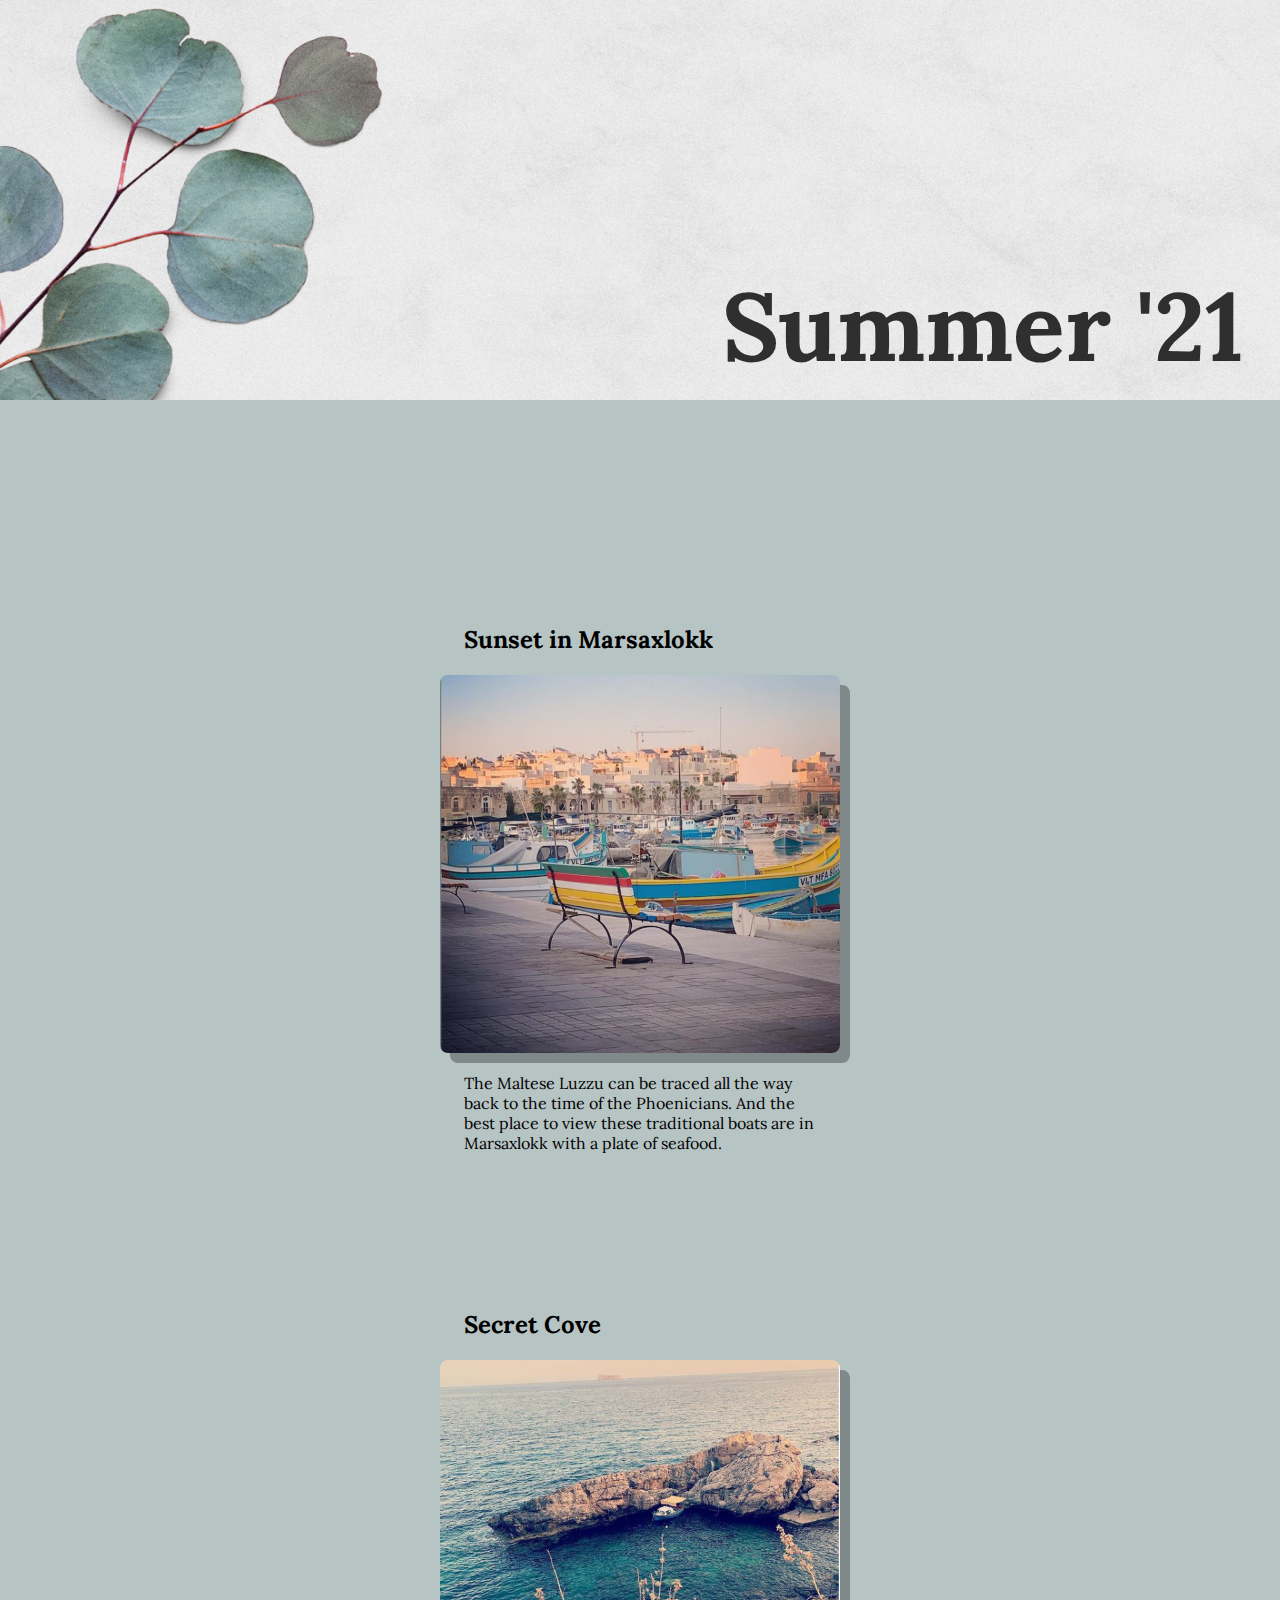
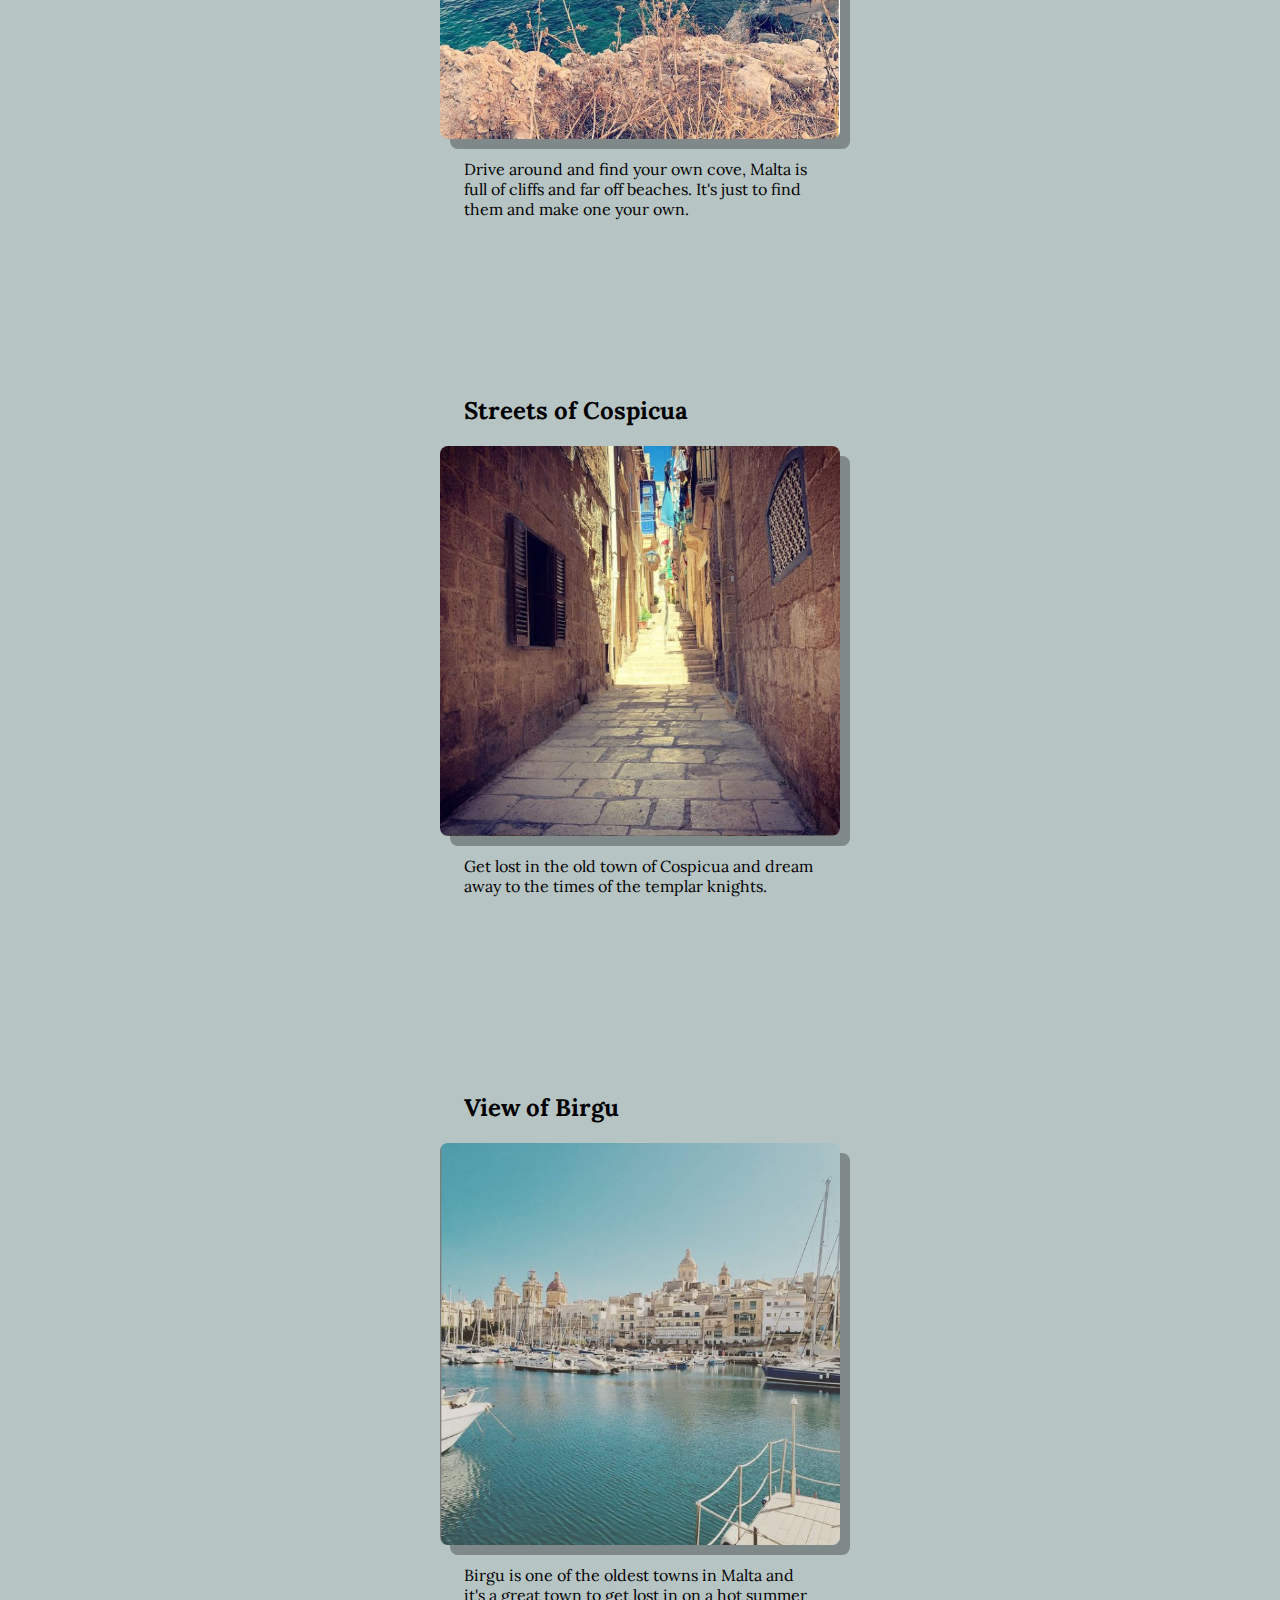
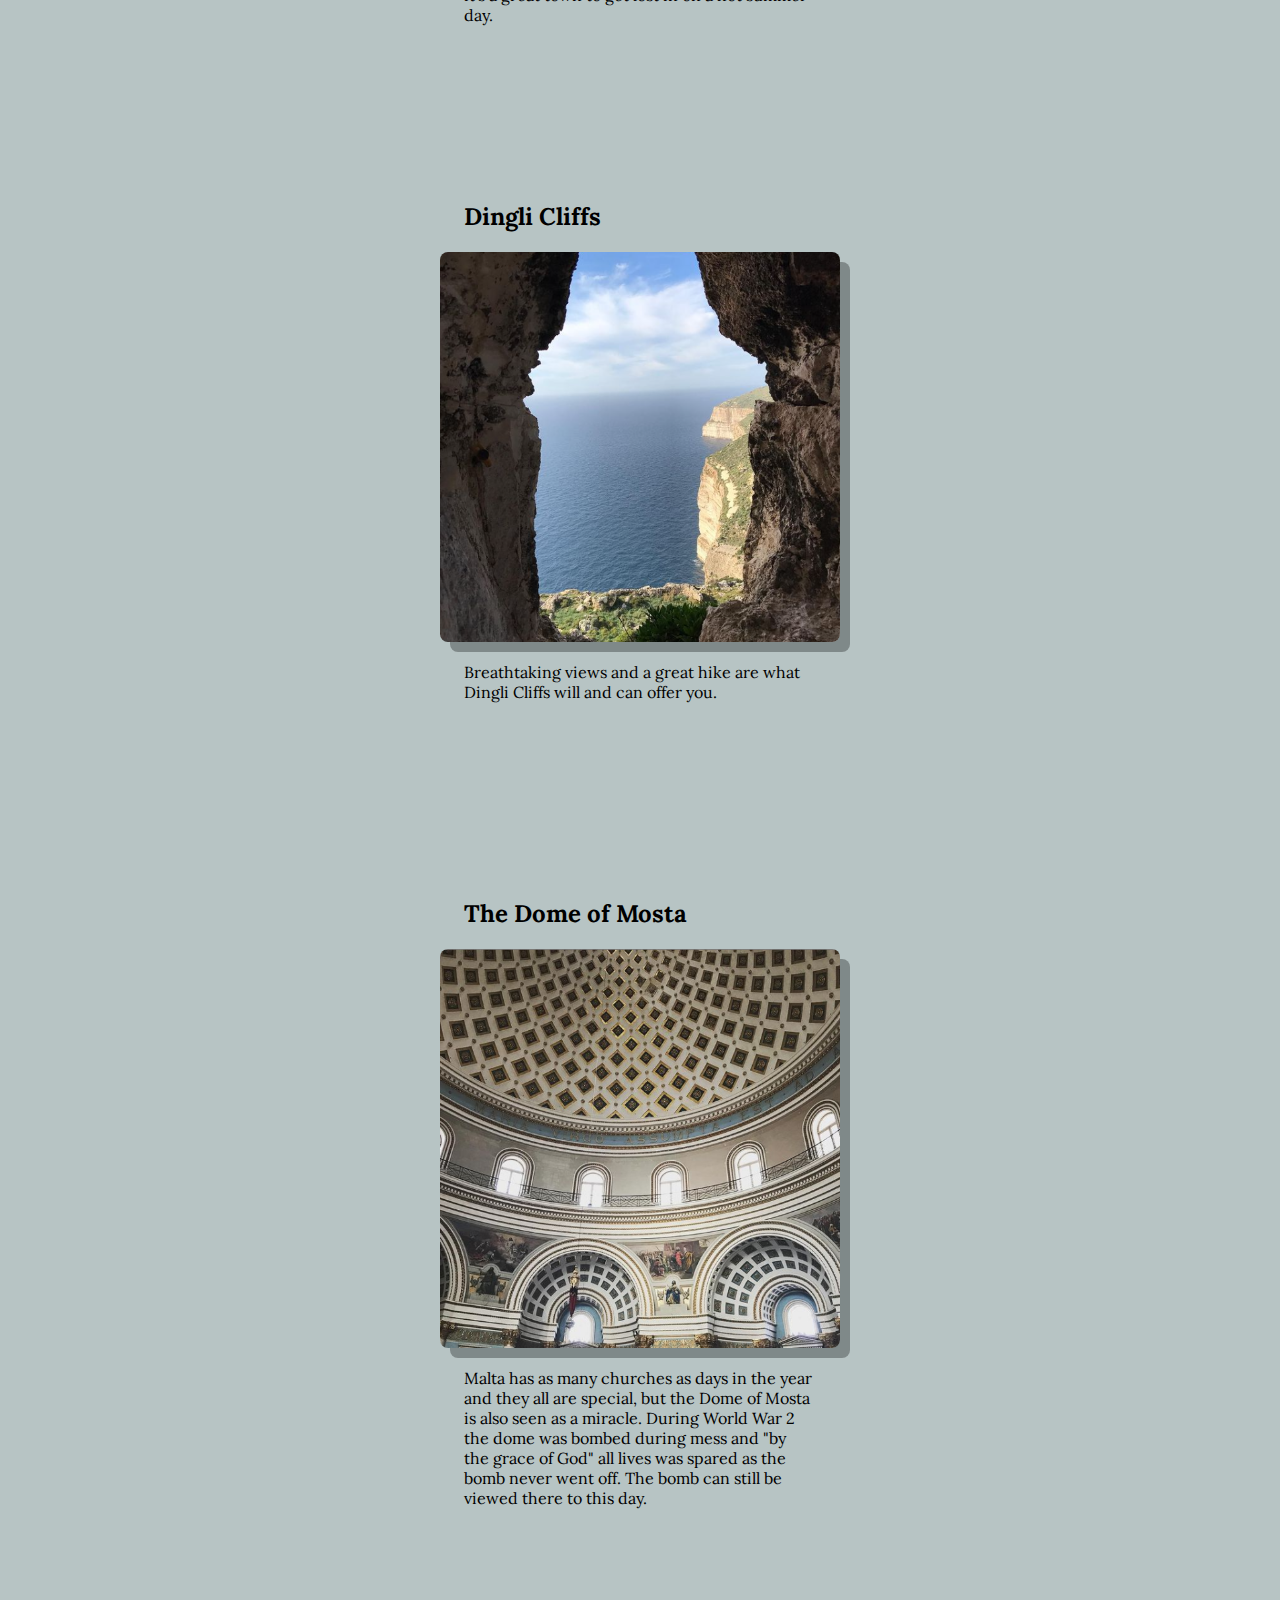
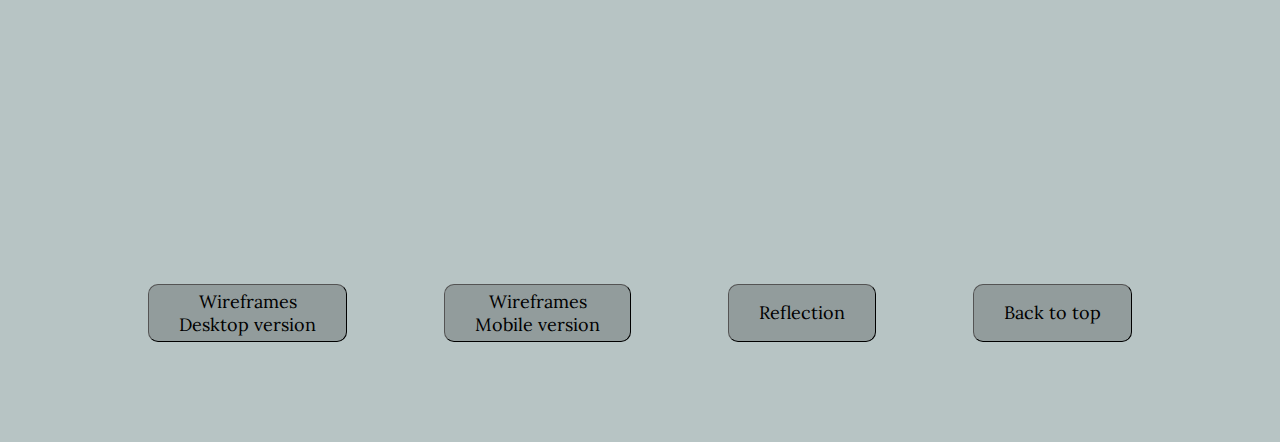
==== commit 0bf7b4c6: "Add files via upload" ====
--- a/index.html
+++ b/index.html
@@ -5,7 +5,7 @@
     <meta charset="UTF-8">
     <meta http-equiv="X-UA-Compatible" content="IE=edge">
     <meta name="viewport" content="width=device-width, initial-scale=1.0">
-    
+
     <link href="https://fonts.googleapis.com/css2?family=Lora&display=swap" rel="stylesheet">
     <link rel="stylesheet" href="style.css">
     <title>Sommer21</title>
@@ -24,21 +24,23 @@
         </div>
     </div>
 
-    
+
     <div class="flex-container">
         <div class="container">
             <h2>Sunset in Marsaxlokk</h2>
             <picture>
                 <img src="./Pictures/marsaxlokk.png" alt="marsaxlokk">
             </picture>
-            <p>The Maltese Luzzu can be traced all the way back to the time of the Phoenicians. And the best place to view these traditional boats are in Marsaxlokk with a plate of seafood.</p>
+            <p>The Maltese Luzzu can be traced all the way back to the time of the Phoenicians. And the best place to
+                view these traditional boats are in Marsaxlokk with a plate of seafood.</p>
         </div>
         <div class="container">
             <h2>Secret Cove</h2>
             <picture>
                 <img src="./Pictures/Sea and cliffs.png" alt="Sea-and-cliffs">
             </picture>
-            <p>Drive around and find your own cove, Malta is full of cliffs and far off beaches. It's just to find them and make one your own.</p>
+            <p>Drive around and find your own cove, Malta is full of cliffs and far off beaches. It's just to find them
+                and make one your own.</p>
         </div>
         <div class="container">
             <h2>Streets of Cospicua</h2>
@@ -66,27 +68,30 @@
             <picture>
                 <img src="./Pictures/Mosta Dome.png" alt="Mosta-dome">
             </picture>
-            <p>Malta has as many churches as days in the year and they all are special, but the Dome of Mosta is also seen as a miracle. During World War 2 the dome was bombed during mess and "by the grace of God" all lives was spared as the bomb never went off. The bomb can still be viewed there to this day.</p>
+            <p>Malta has as many churches as days in the year and they all are special, but the Dome of Mosta is also
+                seen as a miracle. During World War 2 the dome was bombed during mess and "by the grace of God" all
+                lives was spared as the bomb never went off. The bomb can still be viewed there to this day.</p>
         </div>
     </div>
 
     <div class="container-btns">
-            <button class="button">
-                <a href="Wireframes/Desktop_version.png" target="_blank">Wireframes<br>Desktop version</a>
-            </button>
+        <button class="button">
+            <a href="Wireframes/Desktop_version.png" target="_blank">Wireframes<br>Desktop version</a>
+        </button>
 
-            <button class="button">
-                <a href="Wireframes/Mobile_version.png" target="_blank">Wireframes<br>Mobile version</a>
-            </button>
+        <button class="button">
+            <a href="Wireframes/Mobile_version.png" target="_blank">Wireframes<br>Mobile version</a>
+        </button>
 
-            <button class="button">
-                <a href="reflection.html" target="_blank">Reflection</a>
-            </button>
-    
-            <button class="button">
-                <a href="#top">Back to top</a>
-            </button>
+        <button class="button">
+            <a href="reflection.html" target="_blank">Reflection</a>
+        </button>
+
+        <button class="button">
+            <a href="#top">Back to top</a>
+        </button>
     </div>
 
 </body>
+
 </html>--- a/style.css
+++ b/style.css
@@ -21,7 +21,7 @@
 .summer21 h1 {
     font-size: 96px;
     color: #B7C4C4;
-    text-shadow: -1px 0 black, 0 1px black, 1px 0 black, 0 -1px black;
+    color: rgba(0, 0, 0, 0.8);
 }
 
 .flex-container {
@@ -126,4 +126,50 @@
         font-size: 12px;
         margin-bottom: 18px;
     }
+}
+
+@media screen and (max-width: 499px) {
+    .header img {
+        height: 150px;
+        width: 500px;
+    }
+    .summer21 h1 {
+        font-size: 32px;
+    }
+    .summer21 {
+        top: 80px;
+        right: 12px;
+    }
+    .container img {
+        width: 250px;
+    }
+    .container h2 {
+        font-size: 16px;
+    }
+    .container p {
+        width: 200px;
+        font-size: 10px;
+    }
+    .body {
+        margin-right: 50%;
+        margin-left: 50%;
+
+    }
+    .flex-container {
+        margin-bottom: 100px;
+        margin-top: 100px;
+        margin-left: 50%;
+        
+    }
+    .container-btns {
+        margin-top: 0;
+        margin-left: 35%;
+        width: 50%;
+        display: flex;
+        flex-direction: column;
+    }
+    .container-btns button {
+        font-size: 10px;
+        margin-bottom: 16px;
+    }
 }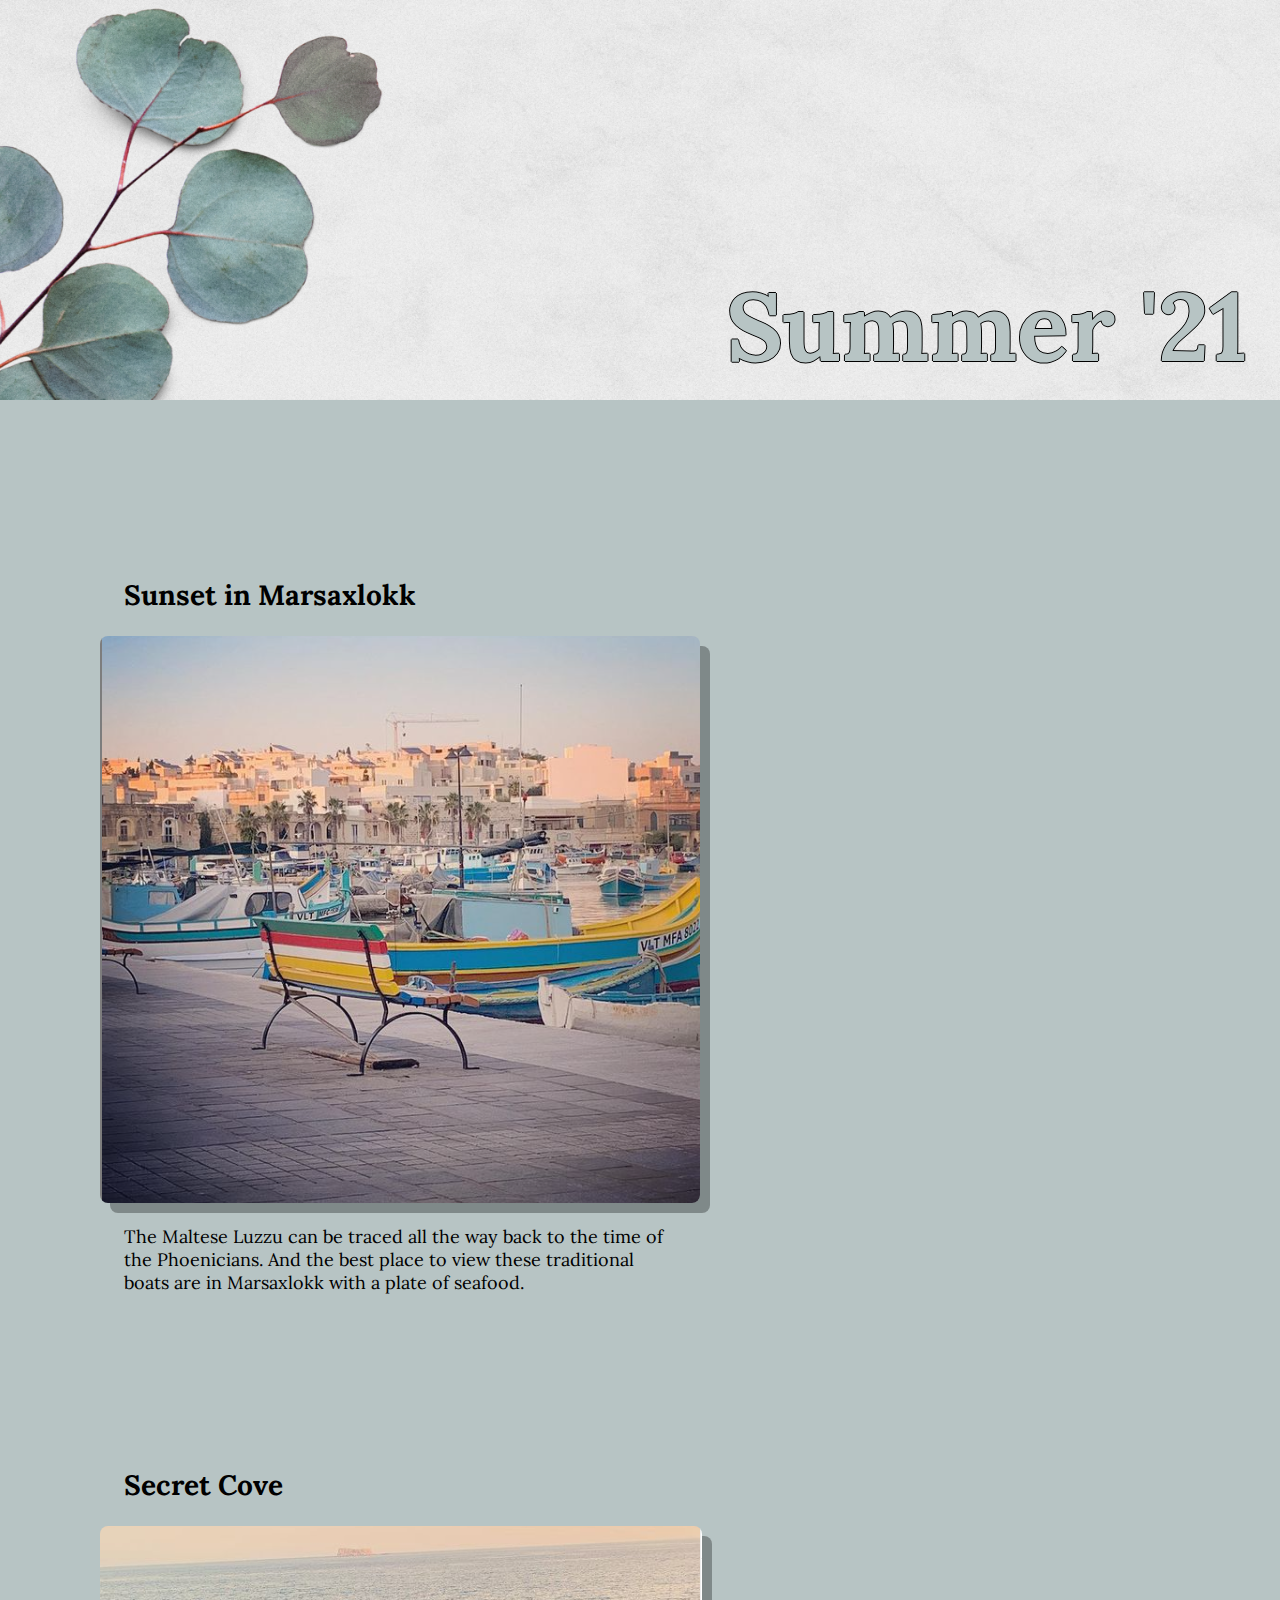
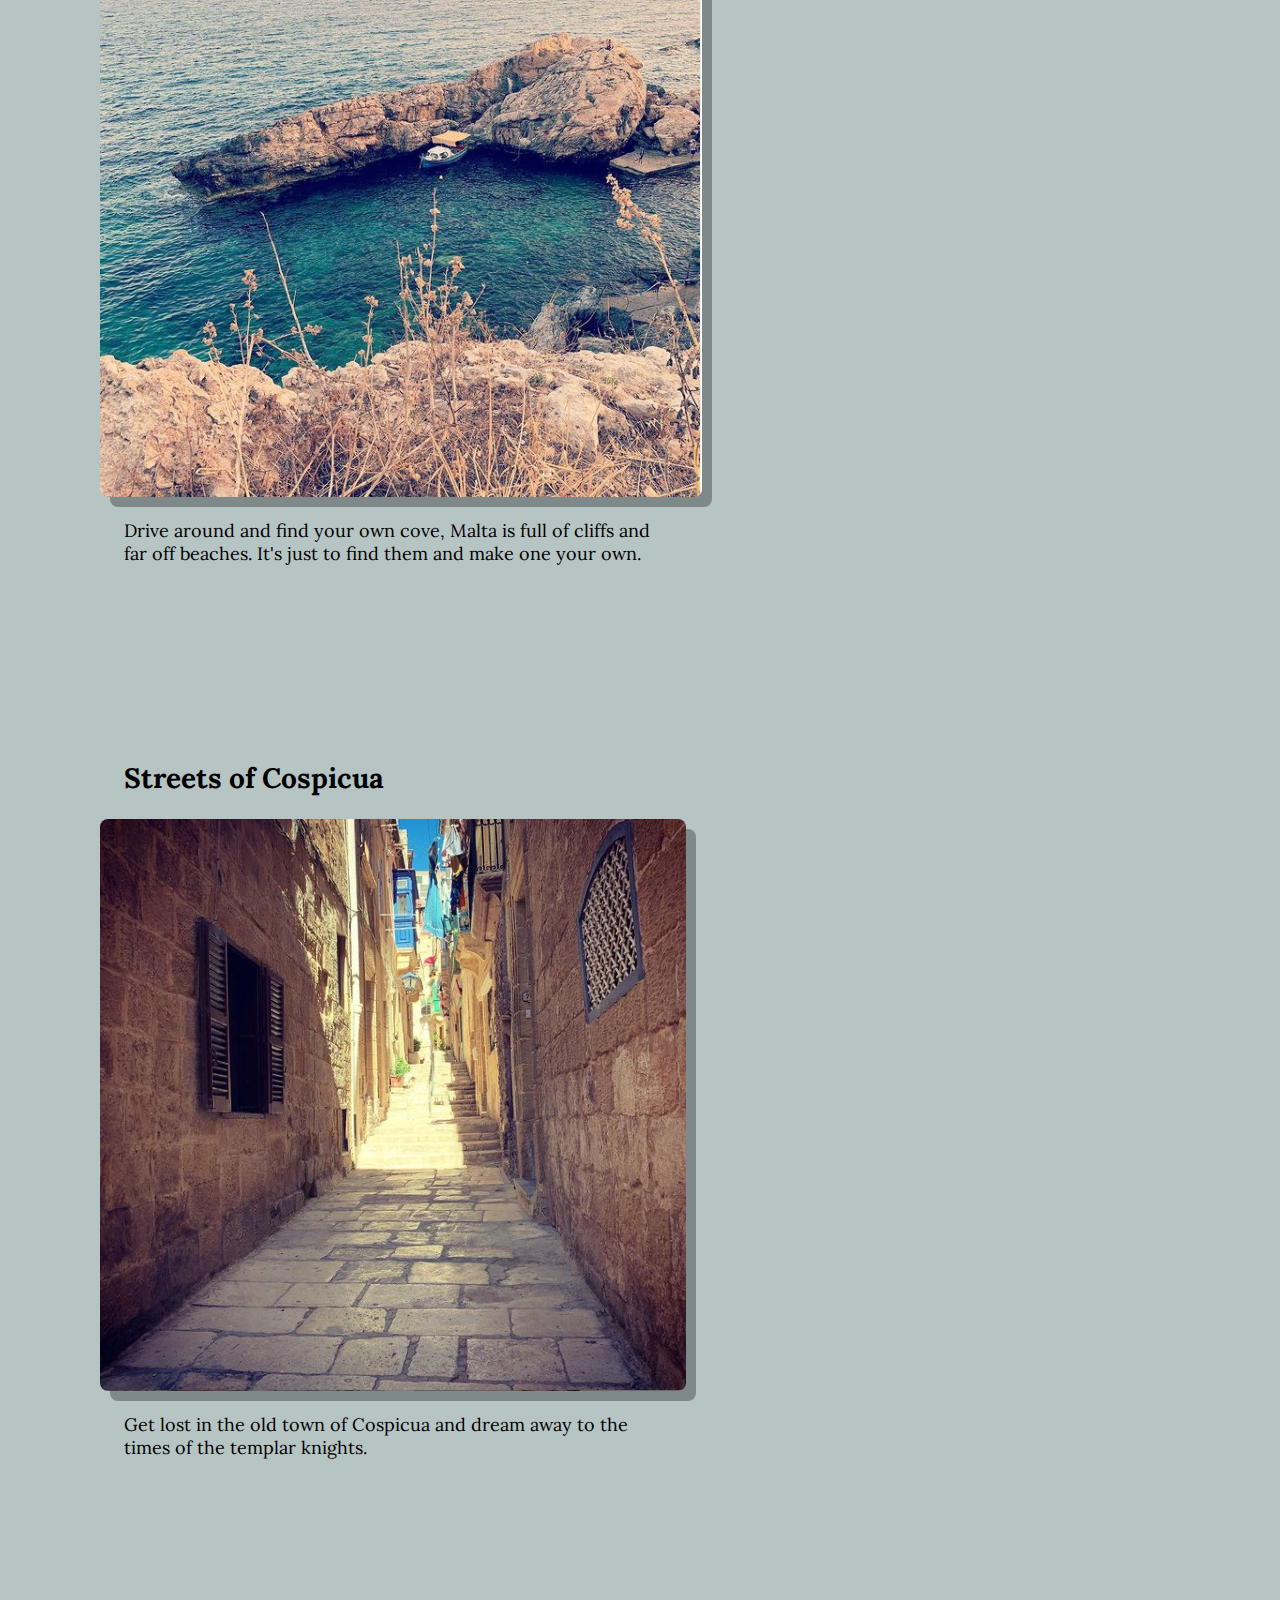
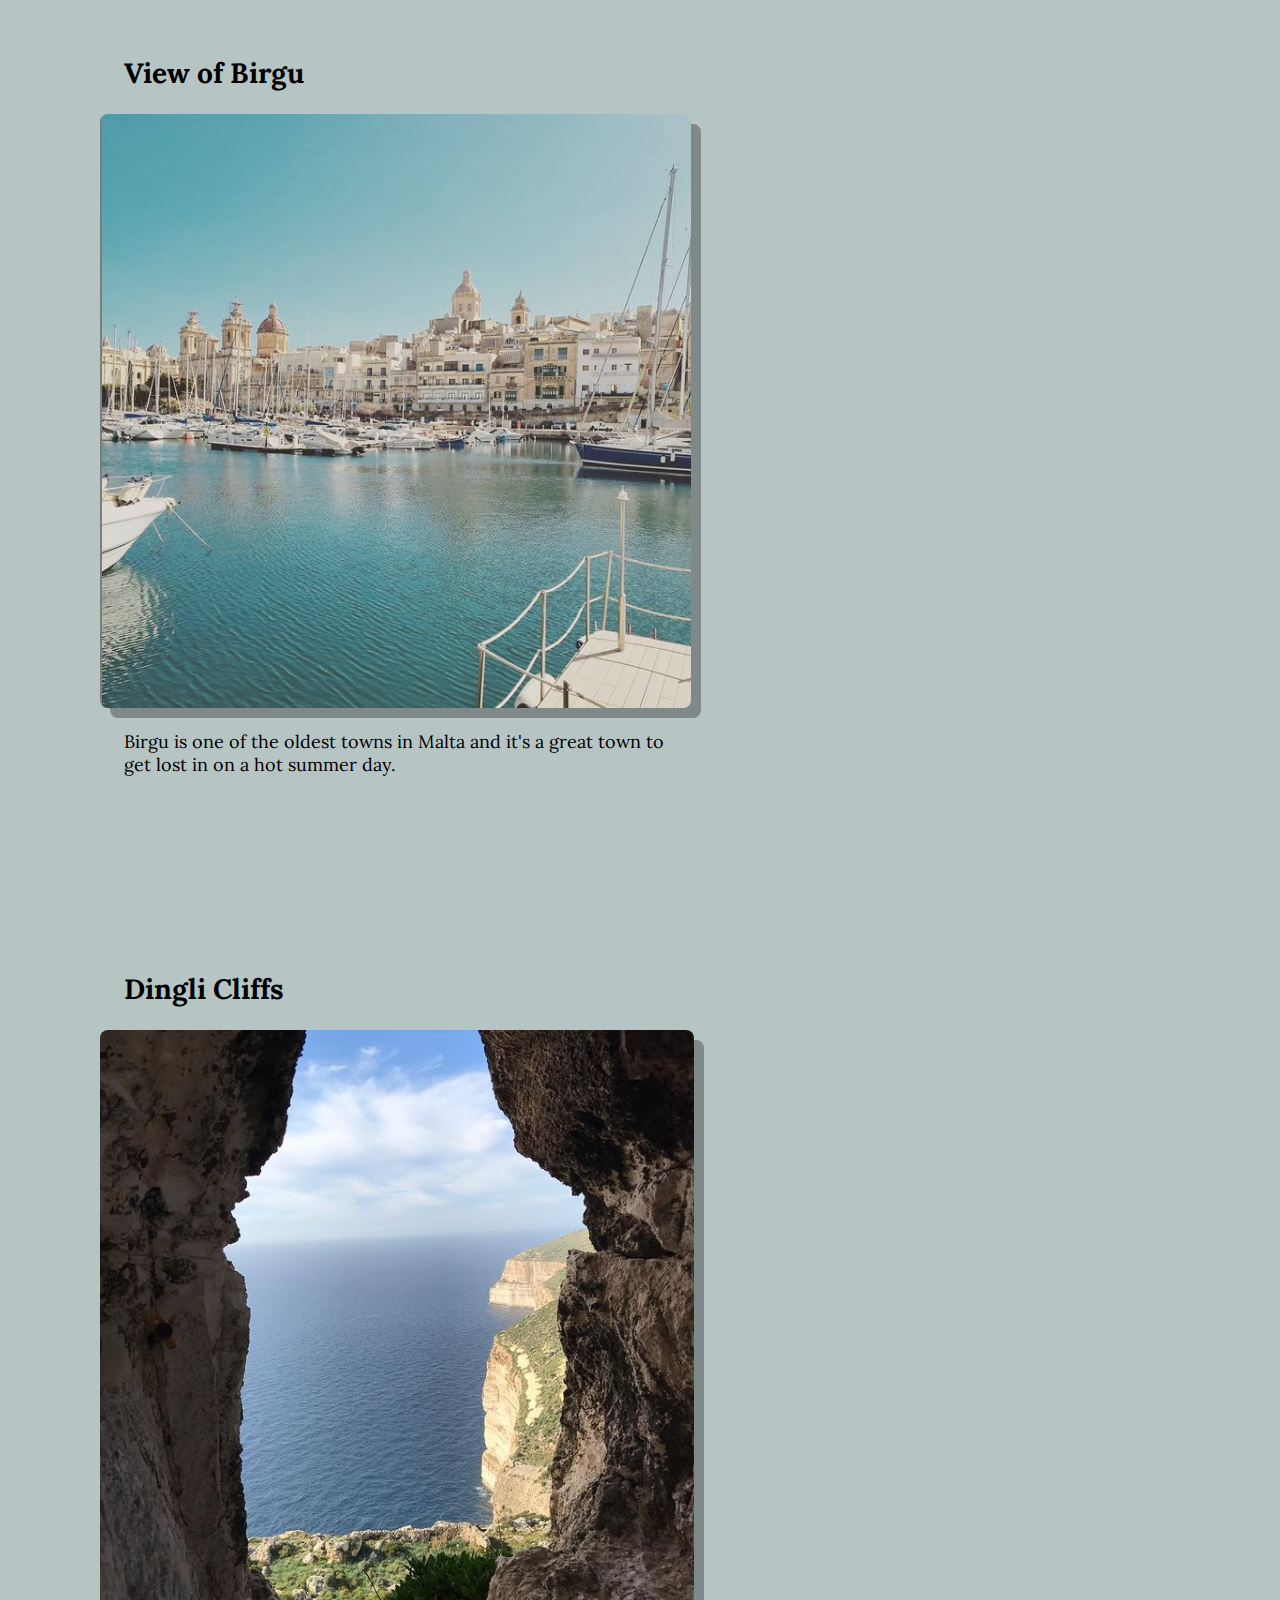
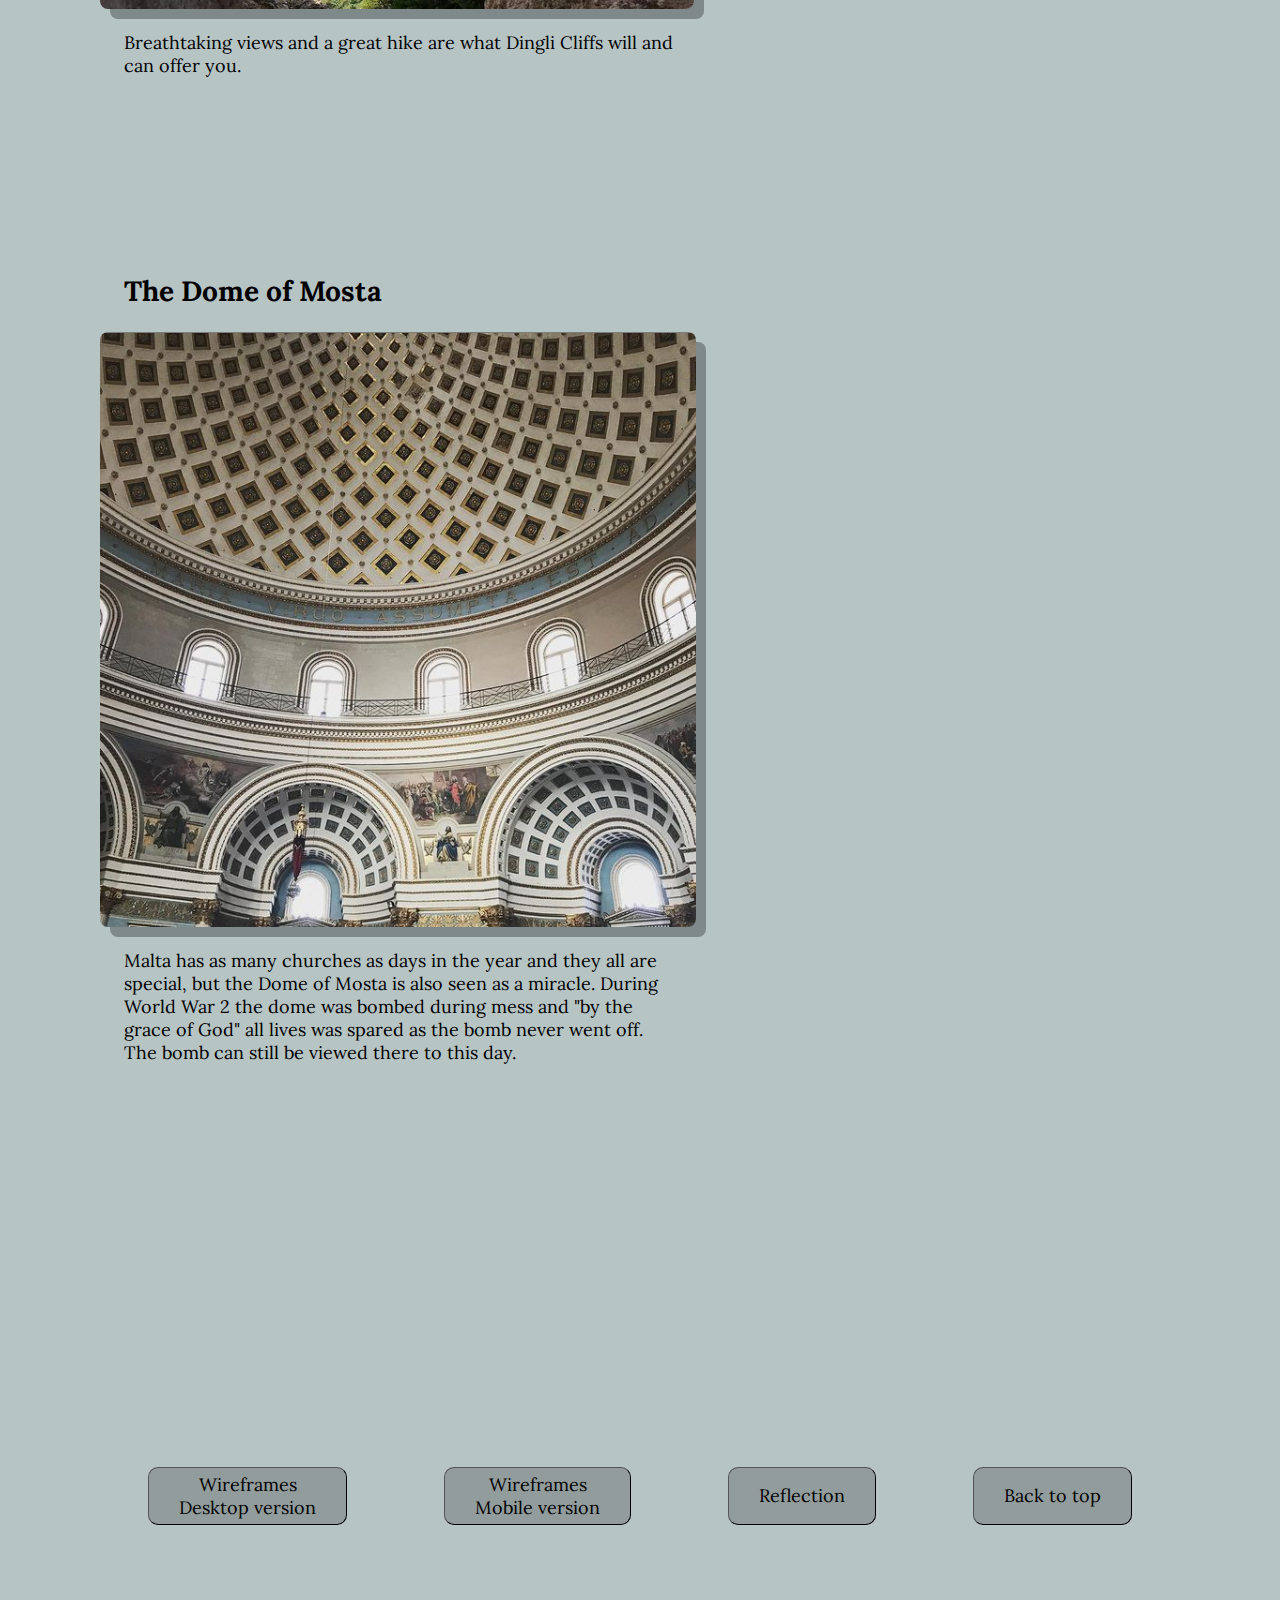
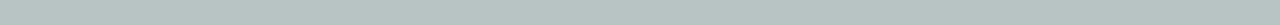
==== commit 2dab280c: "Add files via upload" ====
--- a/index.html
+++ b/index.html
@@ -5,7 +5,7 @@
     <meta charset="UTF-8">
     <meta http-equiv="X-UA-Compatible" content="IE=edge">
     <meta name="viewport" content="width=device-width, initial-scale=1.0">
-
+    
     <link href="https://fonts.googleapis.com/css2?family=Lora&display=swap" rel="stylesheet">
     <link rel="stylesheet" href="style.css">
     <title>Sommer21</title>
@@ -24,53 +24,97 @@
         </div>
     </div>
 
-
+    
     <div class="flex-container">
         <div class="container">
             <h2>Sunset in Marsaxlokk</h2>
+            
             <picture>
+                <source media="(min-width: 960px)"
+                        srcset="./Pictures/marsaxlokk.png">
+                <source media="(min-width: 601px)"
+                        srcset="./Pictures/Marsa small.png">
+                <source media="(max-width: 600px)"
+                        srcset="./Pictures/Marsa xsmall.png">
                 <img src="./Pictures/marsaxlokk.png" alt="marsaxlokk">
             </picture>
-            <p>The Maltese Luzzu can be traced all the way back to the time of the Phoenicians. And the best place to
-                view these traditional boats are in Marsaxlokk with a plate of seafood.</p>
+            
+            <p>The Maltese Luzzu can be traced all the way back to the time of the Phoenicians. And the best place to view these traditional boats are in Marsaxlokk with a plate of seafood.</p>
         </div>
         <div class="container">
             <h2>Secret Cove</h2>
+
             <picture>
+                <source media="(min-width: 960px)"
+                        srcset="./Pictures/Sea and cliffs.png">
+                <source media="(min-width: 601x)"
+                        srcset="./Pictures/Sea and cliffs small.png">
+                <source media="(max-width: 600px)"
+                        srcset="./Pictures/Sea and cliffs xsmall.png">
                 <img src="./Pictures/Sea and cliffs.png" alt="Sea-and-cliffs">
             </picture>
-            <p>Drive around and find your own cove, Malta is full of cliffs and far off beaches. It's just to find them
-                and make one your own.</p>
+            
+            <p>Drive around and find your own cove, Malta is full of cliffs and far off beaches. It's just to find them and make one your own.</p>
         </div>
         <div class="container">
             <h2>Streets of Cospicua</h2>
+
             <picture>
+                <source media="(min-width: 960px)"
+                        srcset="./Pictures/Streets of Cospicua.png">
+                <source media="(min-width: 601px)"
+                        srcset="./Pictures/Cospicua small.png">
+                <source media="(max-width: 600px)"
+                        srcset="./Pictures/Cospicua xsmall.png">
                 <img src="./Pictures/Streets of Cospicua.png" alt="Streets-of-Cospicua">
             </picture>
+           
             <p>Get lost in the old town of Cospicua and dream away to the times of the templar knights.</p>
         </div>
         <div class="container">
             <h2>View of Birgu</h2>
+            
             <picture>
+                <source media="(min-width: 960px)"
+                        srcset="./Pictures/View of Birgu.png">
+                <source media="(min-width: 601px)"
+                        srcset="./Pictures/View of Birgu small.png">
+                <source media="(max-width: 600px)"
+                        srcset="./Pictures/Birgu Xsmall.png">
                 <img src="./Pictures/View of Birgu.png" alt="View-of-Birgu">
             </picture>
+            
             <p>Birgu is one of the oldest towns in Malta and it's a great town to get lost in on a hot summer day.</p>
         </div>
         <div class="container">
             <h2>Dingli Cliffs</h2>
+
             <picture>
+                <source media="(min-width: 960px)"
+                        srcset="./Pictures/Dingli cliffs.png">
+                <source media="(min-width: 601px)"
+                        srcset="./Pictures/Dingli small.png">
+                <source media="(max-width: 600px)"
+                        srcset="./Pictures/Dingli xsmall.png">
                 <img src="./Pictures/Dingli cliffs.png" alt="Dingli-cliffs">
             </picture>
+            
             <p>Breathtaking views and a great hike are what Dingli Cliffs will and can offer you.</p>
         </div>
         <div class="container">
             <h2>The Dome of Mosta</h2>
+
             <picture>
+                <source media="(min-width: 960px)"
+                        srcset="./Pictures/Mosta Dome.png">
+                <source media="(min-width: 601px)"
+                        srcset="./Pictures/Mosta Dome small.png">
+                <source media="(max-width: 600px)"
+                        srcset="./Pictures/Mosta Dome x small.png">
                 <img src="./Pictures/Mosta Dome.png" alt="Mosta-dome">
             </picture>
-            <p>Malta has as many churches as days in the year and they all are special, but the Dome of Mosta is also
-                seen as a miracle. During World War 2 the dome was bombed during mess and "by the grace of God" all
-                lives was spared as the bomb never went off. The bomb can still be viewed there to this day.</p>
+            
+            <p>Malta has as many churches as days in the year and they all are special, but the Dome of Mosta is also seen as a miracle. During World War 2 the dome was bombed during mess and "by the grace of God" all lives was spared as the bomb never went off. The bomb can still be viewed there to this day.</p>
         </div>
     </div>
 
@@ -93,5 +137,4 @@
     </div>
 
 </body>
-
 </html>--- a/style.css
+++ b/style.css
@@ -7,52 +7,41 @@
 
 .header img {
    background: cover;
-   width: 100%;
-   height: 400px;
 }
 
 .summer21 {
     position: absolute;
-    top: 200px;
-    right: 36px;
-
 }
 
 .summer21 h1 {
-    font-size: 96px;
     color: #B7C4C4;
-    color: rgba(0, 0, 0, 0.8);
+    text-shadow: -1px 0 black, 0 1px black, 1px 0 black, 0 -1px black;
 }
+
 
 .flex-container {
     display: flex;
     flex-wrap: wrap;
-    justify-content: space-around;
-    margin: 200px 100px 200px 100px;
+    justify-content: space-between;
+    margin: 100px;
 }
-
 
 .container h2 {
     font-size: 24px;
-    margin-left: 124px;
-    margin-right: 124px;
+    margin-left: 24px;
 }
 
 .container img {
-    width: 400px;
-    margin-left: 100px;
-    margin-right: 100px;
     box-shadow: 10px 10px rgba(0, 0, 0, 0.3);
     border-radius: 8px;
-    
 }
 
 .container p {
-    font-size: 16px;
-    margin-left: 124px;
-    margin-right: 124px;
     height: 200px;
-    width: 350px;
+}
+
+img {
+    max-width: 100%;
 }
 
 .container-btns {
@@ -61,7 +50,6 @@
     justify-content: space-around;
     margin: 300px 100px 100px 100px;
 }
-
 
 .container-btns button {
     font-family: "Lora", serif;
@@ -80,96 +68,116 @@
     text-decoration: underline;
 }
 
-
 a {
     text-decoration: none;
     color: black;
 }
 
-@media screen and (max-width: 768px) {
+
+
+
+
+
+
+
+@media screen and (max-width: 600px) {
     .header img {
-        height: 200px;
+        height: 150px;
+        width: 600px;
+    }
+    .summer21 h1 {
+        font-size: 36px;
+    }
+    .summer21 {
+        top: 80px;
+        right: 10px;
+    }
+    .container h2 {
+        font-size: 14px;
+        margin-left: 10px;
+    }
+    .container p {
+        width: 180px;
+        font-size: 10px;
+        margin-left: 10px;
+    }
+   .flex-container {
+       margin-top: 50px;
+   }
+   .container-btns {
+       flex-direction: column;
+        margin-top: 0;
+   }
+   .container-btns button {
+    margin: 5px;
+    width: 100%;
+    font-size: 12px;
+   }
+}
+
+
+
+@media screen and (min-width: 601px) and (max-width: 959px) {
+    .header img {
+        height: 250px;
+        width: 960px;
+    }
+    .summer21 h1 {
+        font-size: 64px;
+    }
+    .summer21 {
+        top: 120px;
+        right: 24px;
+    }
+    .container h2 {
+        font-size: 24px;
+        margin-left: 20px;
+    }
+    .container p {
+        width: 500px;
+        font-size: 16px;
+        margin-left: 20px;
+    }
+   .flex-container {
+       margin-top: 100px;
+   }
+   .container-btns {
+        flex-direction: column;
+        margin-top: 0;
+}
+    .container-btns button {
+        margin: 10px;
+        font-size: 16px;
+    }
+}
+
+
+@media screen and (min-width: 960px) {
+    .header img {
+        height: 400px;
         width: 100%;
     }
     .summer21 h1 {
-        font-size: 48px;
+        font-size: 96px;
     }
     .summer21 {
-        top: 100px;
-        right: 24px;
-    }
-    .container img {
-        width: 300px;
+        top: 200px;
+        right: 32px;
     }
     .container h2 {
-        font-size: 18px;
+        font-size: 28px;
+        margin-left: 24px;
     }
     .container p {
-        width: 250px;
-        font-size: 12px;
+        width: 550px;
+        font-size: 18px;
+        margin-left: 24px;
     }
-    .body {
-        margin-right: 50%;
-        margin-left: 50%;
-    }
-    .flex-container {
-        margin-bottom: 100px;
-    }
-    .container-btns {
-        margin-top: 0;
-        margin-left: 200px;
-        width: 50%;
-        display: flex;
-        flex-direction: column;
-    }
-    .container-btns button {
-        font-size: 12px;
-        margin-bottom: 18px;
-    }
+   .flex-container {
+       margin-top: 150px;
+   }
 }
 
-@media screen and (max-width: 499px) {
-    .header img {
-        height: 150px;
-        width: 500px;
-    }
-    .summer21 h1 {
-        font-size: 32px;
-    }
-    .summer21 {
-        top: 80px;
-        right: 12px;
-    }
-    .container img {
-        width: 250px;
-    }
-    .container h2 {
-        font-size: 16px;
-    }
-    .container p {
-        width: 200px;
-        font-size: 10px;
-    }
-    .body {
-        margin-right: 50%;
-        margin-left: 50%;
 
-    }
-    .flex-container {
-        margin-bottom: 100px;
-        margin-top: 100px;
-        margin-left: 50%;
-        
-    }
-    .container-btns {
-        margin-top: 0;
-        margin-left: 35%;
-        width: 50%;
-        display: flex;
-        flex-direction: column;
-    }
-    .container-btns button {
-        font-size: 10px;
-        margin-bottom: 16px;
-    }
-}+
+
